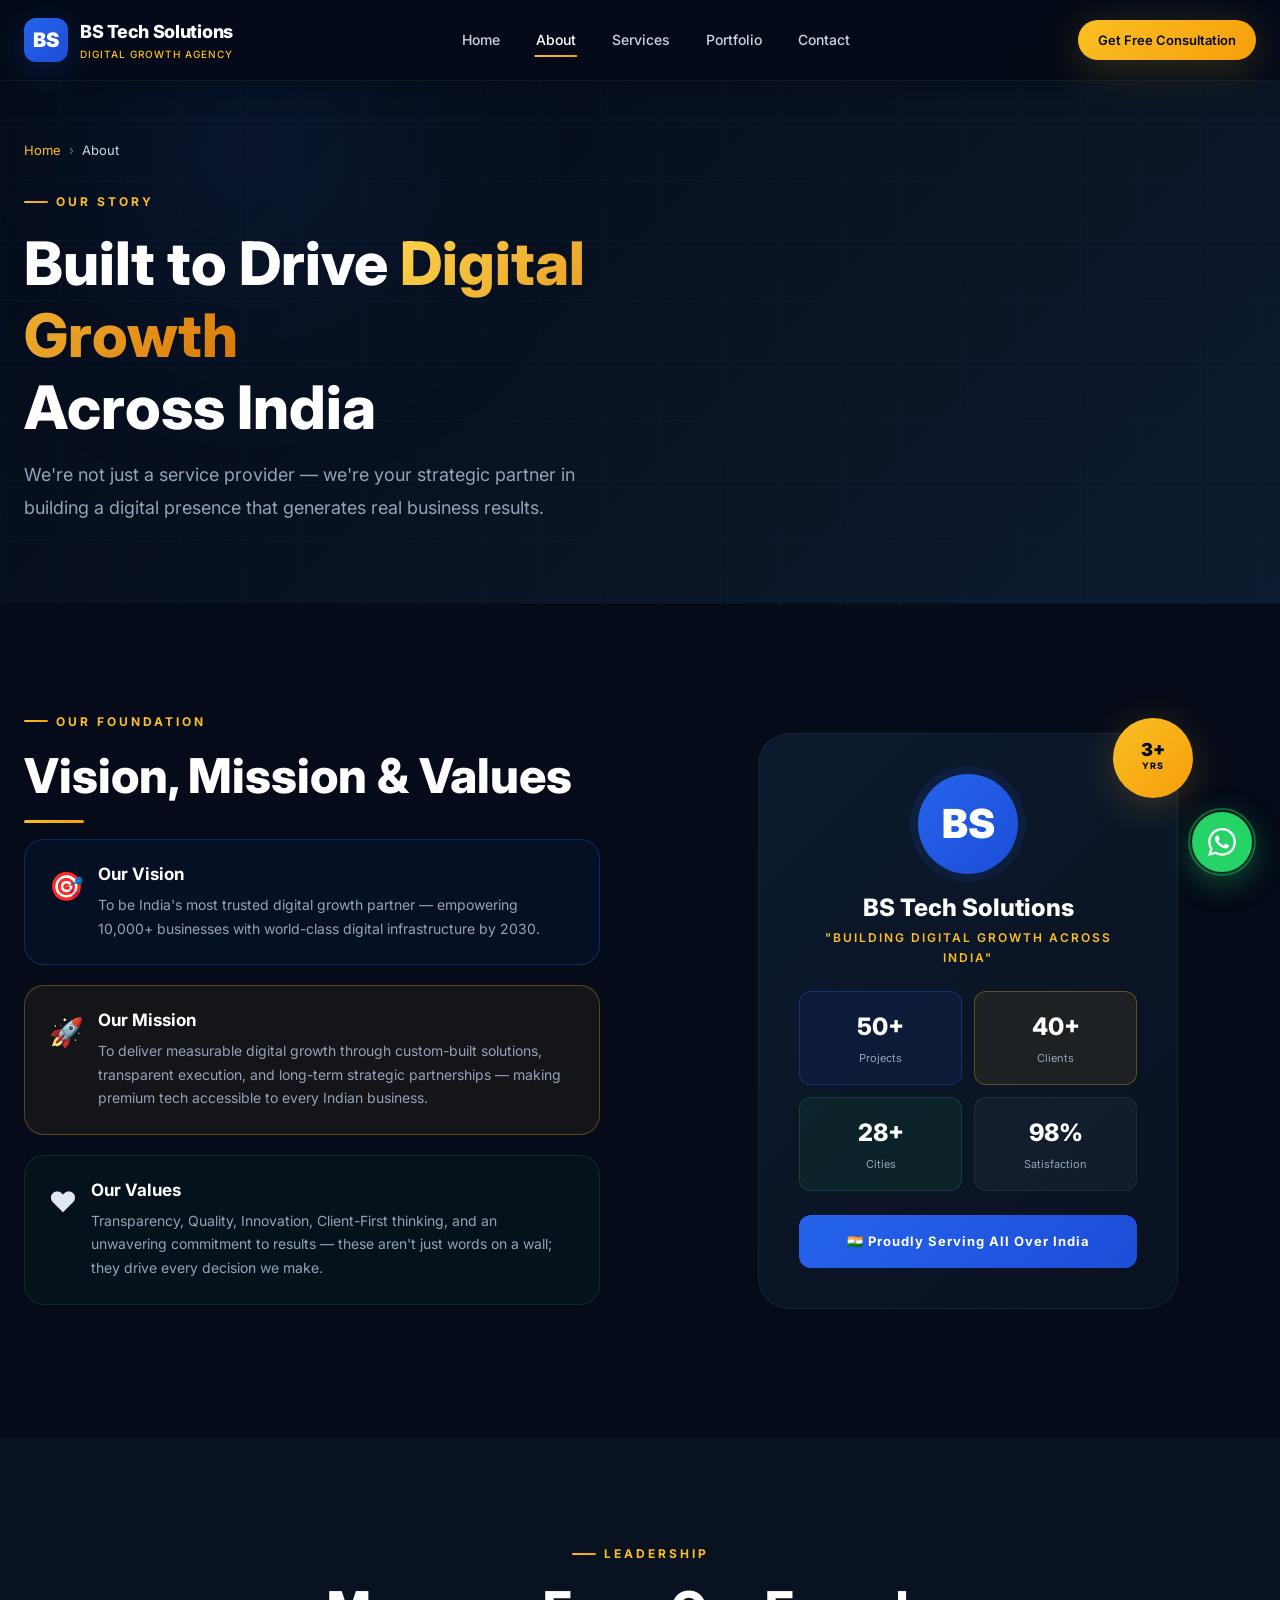
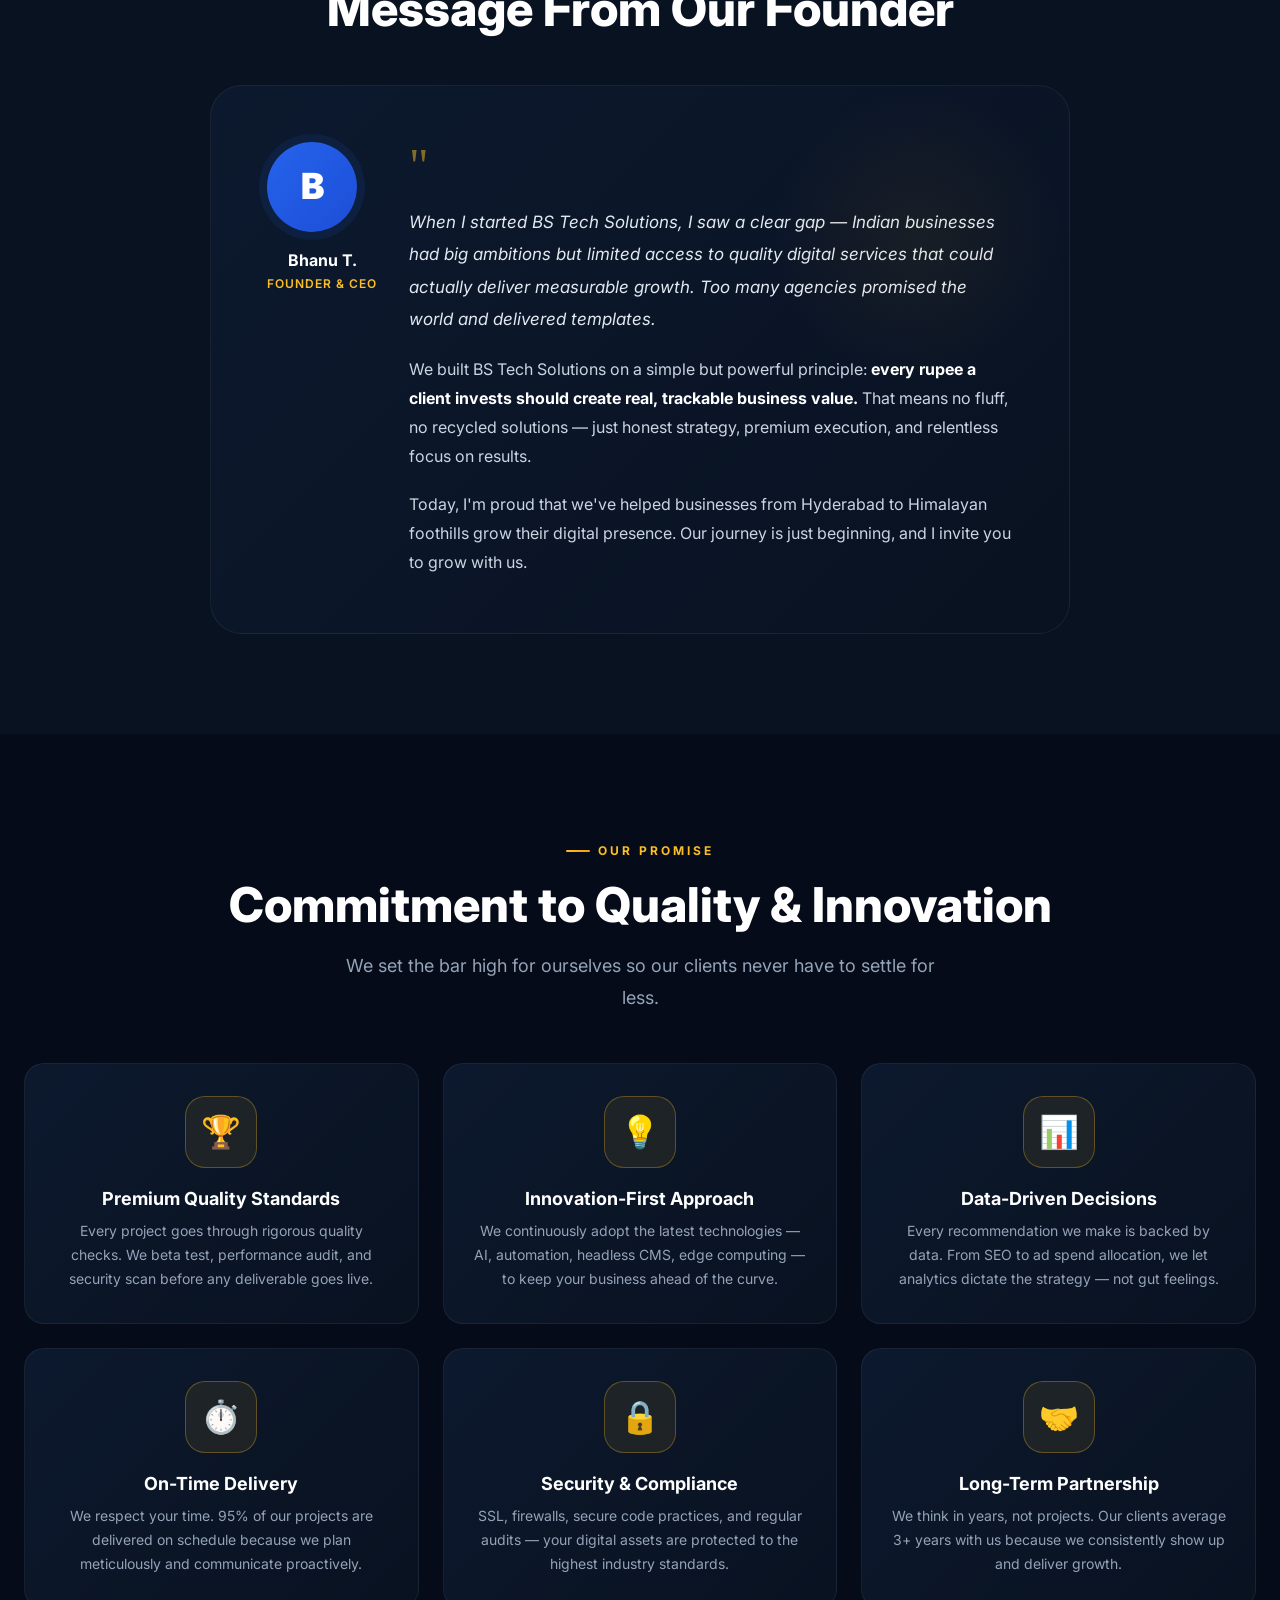
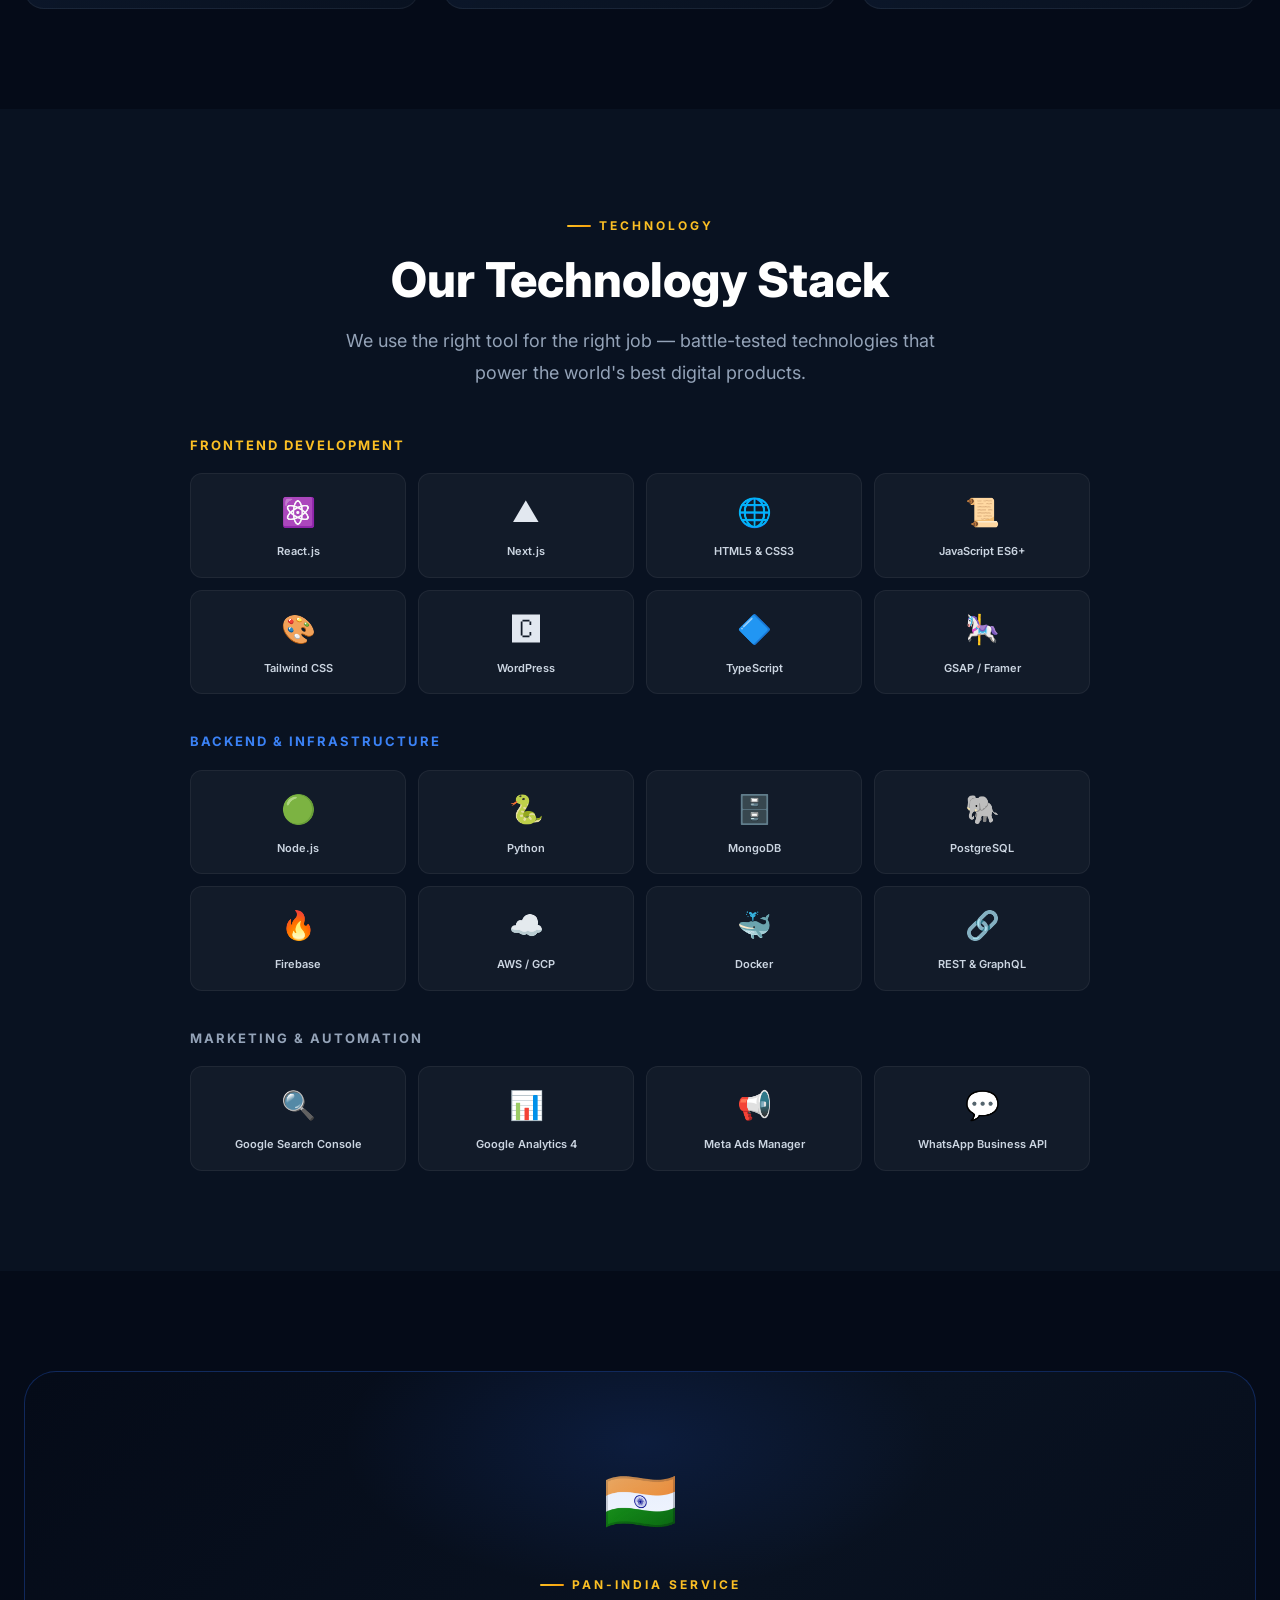
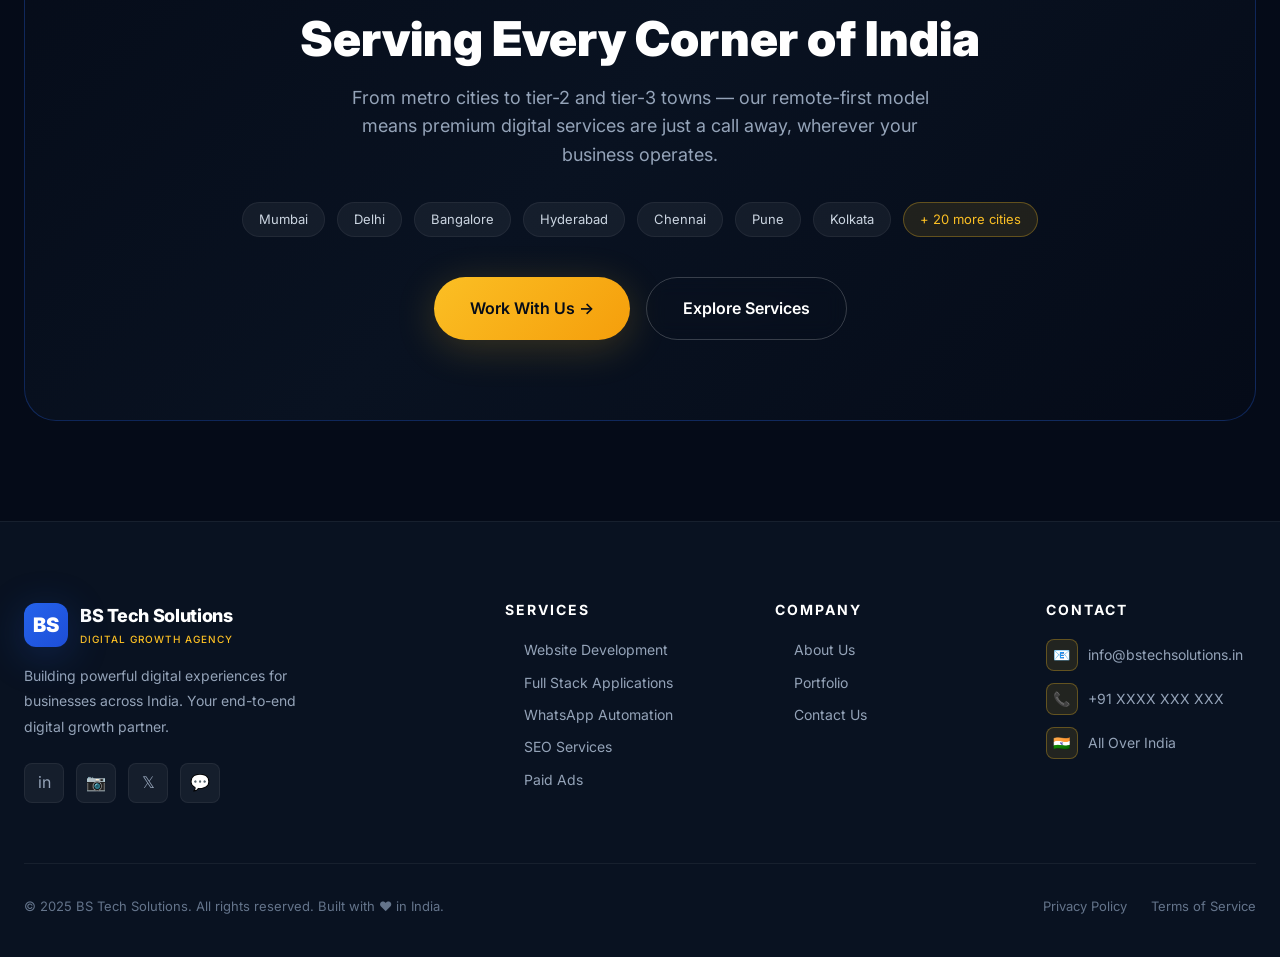
==== about.html @ d8c5fde0 "Initial commit" ====
<!DOCTYPE html>
<html lang="en">

<head>
    <meta charset="UTF-8">
    <meta name="viewport" content="width=device-width, initial-scale=1.0">
    <title>About Us | BS Tech Solutions — Digital Agency India</title>
    <meta name="description"
        content="Learn about BS Tech Solutions — a premium digital agency committed to building powerful digital experiences for businesses across India. Our vision, mission, and technology stack.">
    <meta name="keywords"
        content="about BS Tech Solutions, digital agency india, web development company, digital marketing team india">
    <link rel="canonical" href="https://bstechsolutions.in/about.html">
    <link rel="stylesheet" href="css/style.css">
</head>

<body>

    <div class="scroll-progress" id="scrollProgress"></div>

    <!-- NAVBAR -->
    <nav class="navbar navbar-scrolled" id="navbar">
        <div class="navbar-inner">
            <a href="index.html" class="logo">
                <div class="logo-icon">BS</div>
                <div class="logo-text">
                    <span class="logo-name">BS Tech Solutions</span>
                    <span class="logo-tagline">Digital Growth Agency</span>
                </div>
            </a>
            <div class="nav-links">
                <a href="index.html" class="nav-link">Home</a>
                <a href="about.html" class="nav-link active">About</a>
                <a href="services.html" class="nav-link">Services</a>
                <a href="portfolio.html" class="nav-link">Portfolio</a>
                <a href="contact.html" class="nav-link">Contact</a>
            </div>
            <div class="nav-cta">
                <a href="contact.html" class="btn btn-gold btn-sm">Get Free Consultation</a>
                <button class="hamburger" id="hamburger" aria-label="Toggle menu">
                    <span></span><span></span><span></span>
                </button>
            </div>
        </div>
    </nav>
    <div class="mobile-menu" id="mobileMenu">
        <a href="index.html" class="nav-link">Home</a>
        <a href="about.html" class="nav-link">About</a>
        <a href="services.html" class="nav-link">Services</a>
        <a href="portfolio.html" class="nav-link">Portfolio</a>
        <a href="contact.html" class="nav-link">Contact</a>
        <a href="contact.html" class="btn btn-gold" style="margin-top:12px;">Get Free Consultation</a>
    </div>

    <!-- PAGE HERO -->
    <section class="page-hero">
        <div class="page-hero-grid"></div>
        <div class="hero-glow"
            style="width:500px;height:400px;background:radial-gradient(circle,rgba(37,99,235,0.15) 0%,transparent 70%);top:-50px;left:0;filter:blur(100px);position:absolute;pointer-events:none;">
        </div>
        <div class="container">
            <div class="page-hero-content">
                <div class="breadcrumb">
                    <a href="index.html">Home</a>
                    <span>›</span>
                    <span style="color:var(--gray-300)">About</span>
                </div>
                <span class="section-label">Our Story</span>
                <h1 class="section-title" style="font-size: clamp(36px,5vw,60px);">
                    Built to Drive <span class="text-gradient-gold">Digital Growth</span><br>Across India
                </h1>
                <p class="section-subtitle">We're not just a service provider — we're your strategic partner in building
                    a digital presence that generates real business results.</p>
            </div>
        </div>
    </section>

    <!-- ─── VISION & MISSION ──────────────────────── -->
    <section class="section bg-dark">
        <div class="container">
            <div class="about-grid">
                <!-- Left: text -->
                <div class="animate-on-scroll">
                    <span class="section-label">Our Foundation</span>
                    <h2 class="section-title">Vision, Mission & Values</h2>
                    <div class="divider"></div>

                    <div style="margin-bottom:32px;">
                        <div
                            style="display:flex; align-items:flex-start; gap:14px; margin-bottom:20px; padding:24px; background:rgba(37,99,235,0.06); border:1px solid var(--border-blue); border-radius:var(--radius-lg);">
                            <span style="font-size:28px; flex-shrink:0;">🎯</span>
                            <div>
                                <h4 style="font-size:17px; font-weight:700; color:var(--white); margin-bottom:8px;">Our
                                    Vision</h4>
                                <p style="font-size:14px; color:var(--gray-400); line-height:1.7;">To be India's most
                                    trusted digital growth partner — empowering 10,000+ businesses with world-class
                                    digital infrastructure by 2030.</p>
                            </div>
                        </div>
                        <div
                            style="display:flex; align-items:flex-start; gap:14px; margin-bottom:20px; padding:24px; background:rgba(251,191,36,0.06); border:1px solid var(--border-gold); border-radius:var(--radius-lg);">
                            <span style="font-size:28px; flex-shrink:0;">🚀</span>
                            <div>
                                <h4 style="font-size:17px; font-weight:700; color:var(--white); margin-bottom:8px;">Our
                                    Mission</h4>
                                <p style="font-size:14px; color:var(--gray-400); line-height:1.7;">To deliver measurable
                                    digital growth through custom-built solutions, transparent execution, and long-term
                                    strategic partnerships — making premium tech accessible to every Indian business.
                                </p>
                            </div>
                        </div>
                        <div
                            style="display:flex; align-items:flex-start; gap:14px; padding:24px; background:rgba(34,197,94,0.04); border:1px solid rgba(34,197,94,0.15); border-radius:var(--radius-lg);">
                            <span style="font-size:28px; flex-shrink:0;">❤️</span>
                            <div>
                                <h4 style="font-size:17px; font-weight:700; color:var(--white); margin-bottom:8px;">Our
                                    Values</h4>
                                <p style="font-size:14px; color:var(--gray-400); line-height:1.7;">Transparency,
                                    Quality, Innovation, Client-First thinking, and an unwavering commitment to results
                                    — these aren't just words on a wall; they drive every decision we make.</p>
                            </div>
                        </div>
                    </div>
                </div>

                <!-- Right: visual -->
                <div class="animate-on-scroll delay-2">
                    <div class="about-visual-card" style="max-width:420px; margin:0 auto;">
                        <div class="about-badge">
                            <div style="font-size:18px;font-weight:900;color:var(--dark-900);line-height:1;">3+</div>
                            <div
                                style="font-size:9px;font-weight:800;color:var(--dark-900);letter-spacing:1px;text-transform:uppercase;">
                                Yrs</div>
                        </div>
                        <div class="about-avatar">BS</div>
                        <h3 style="font-size:24px; font-weight:800; color:var(--white); margin-bottom:6px;">BS Tech
                            Solutions</h3>
                        <p
                            style="font-size:12px; color:var(--gold-400); font-weight:600; letter-spacing:2px; text-transform:uppercase; margin-bottom:24px;">
                            "Building Digital Growth Across India"</p>
                        <div style="display:grid; grid-template-columns:1fr 1fr; gap:12px;">
                            <div
                                style="padding:16px; background:rgba(37,99,235,0.08); border:1px solid var(--border-blue); border-radius:var(--radius-md); text-align:center;">
                                <div style="font-size:24px; font-weight:800; color:var(--white)">50+</div>
                                <div style="font-size:11px; color:var(--gray-400); margin-top:4px;">Projects</div>
                            </div>
                            <div
                                style="padding:16px; background:rgba(251,191,36,0.08); border:1px solid var(--border-gold); border-radius:var(--radius-md); text-align:center;">
                                <div style="font-size:24px; font-weight:800; color:var(--white)">40+</div>
                                <div style="font-size:11px; color:var(--gray-400); margin-top:4px;">Clients</div>
                            </div>
                            <div
                                style="padding:16px; background:rgba(34,197,94,0.08); border:1px solid rgba(34,197,94,0.2); border-radius:var(--radius-md); text-align:center;">
                                <div style="font-size:24px; font-weight:800; color:var(--white)">28+</div>
                                <div style="font-size:11px; color:var(--gray-400); margin-top:4px;">Cities</div>
                            </div>
                            <div
                                style="padding:16px; background:rgba(255,255,255,0.04); border:1px solid var(--border-subtle); border-radius:var(--radius-md); text-align:center;">
                                <div style="font-size:24px; font-weight:800; color:var(--white)">98%</div>
                                <div style="font-size:11px; color:var(--gray-400); margin-top:4px;">Satisfaction</div>
                            </div>
                        </div>
                        <div
                            style="margin-top:24px; padding:16px; background:var(--gradient-blue); border-radius:var(--radius-md); text-align:center;">
                            <div style="font-size:13px; font-weight:700; color:var(--white); letter-spacing:1px;">🇮🇳
                                Proudly Serving All Over India</div>
                        </div>
                    </div>
                </div>
            </div>
        </div>
    </section>

    <!-- ─── FOUNDER MESSAGE ───────────────────────── -->
    <section class="section bg-dark-2">
        <div class="container">
            <div class="section-center mb-12">
                <span class="section-label">Leadership</span>
                <h2 class="section-title">Message From Our Founder</h2>
            </div>
            <div style="max-width:860px; margin:0 auto;">
                <div style="background:var(--gradient-card); border:1px solid var(--border-subtle); border-radius:var(--radius-xl); padding:56px; position:relative; overflow:hidden;"
                    class="animate-on-scroll">
                    <div
                        style="position:absolute; top:0; right:0; width:300px; height:300px; background:radial-gradient(circle,rgba(251,191,36,0.06) 0%,transparent 70%); pointer-events:none;">
                    </div>
                    <div style="display:flex; gap:32px; align-items:flex-start; flex-wrap:wrap;">
                        <div style="flex-shrink:0;">
                            <div
                                style="width:90px; height:90px; background:var(--gradient-blue); border-radius:var(--radius-full); display:flex; align-items:center; justify-content:center; font-size:36px; font-weight:900; color:var(--white); box-shadow:0 0 0 8px rgba(37,99,235,0.1); margin-bottom:16px;">
                                B</div>
                            <div style="text-align:center;">
                                <div style="font-size:16px; font-weight:700; color:var(--white);">Bhanu T.</div>
                                <div
                                    style="font-size:12px; color:var(--gold-400); font-weight:600; letter-spacing:1px; text-transform:uppercase;">
                                    Founder & CEO</div>
                            </div>
                        </div>
                        <div style="flex:1; min-width:280px;">
                            <div
                                style="font-size:48px; color:var(--gold-400); line-height:1; margin-bottom:16px; font-family:Georgia,serif; opacity:0.5;">
                                "</div>
                            <p
                                style="font-size:17px; color:var(--gray-200); line-height:1.9; margin-bottom:20px; font-style:italic;">
                                When I started BS Tech Solutions, I saw a clear gap — Indian businesses had big
                                ambitions but limited access to quality digital services that could actually deliver
                                measurable growth. Too many agencies promised the world and delivered templates.
                            </p>
                            <p style="font-size:16px; color:var(--gray-300); line-height:1.8; margin-bottom:20px;">
                                We built BS Tech Solutions on a simple but powerful principle: <strong
                                    style="color:var(--white);">every rupee a client invests should create real,
                                    trackable business value.</strong> That means no fluff, no recycled solutions — just
                                honest strategy, premium execution, and relentless focus on results.
                            </p>
                            <p style="font-size:16px; color:var(--gray-300); line-height:1.8;">
                                Today, I'm proud that we've helped businesses from Hyderabad to Himalayan foothills grow
                                their digital presence. Our journey is just beginning, and I invite you to grow with us.
                            </p>
                        </div>
                    </div>
                </div>
            </div>
        </div>
    </section>

    <!-- ─── COMMITMENT ─────────────────────────────── -->
    <section class="section bg-dark">
        <div class="container">
            <div class="section-center mb-12">
                <span class="section-label">Our Promise</span>
                <h2 class="section-title">Commitment to Quality & Innovation</h2>
                <p class="section-subtitle">We set the bar high for ourselves so our clients never have to settle for
                    less.</p>
            </div>

            <div class="features-grid">
                <div class="feature-card animate-on-scroll">
                    <div class="feature-icon-wrap">🏆</div>
                    <h3 class="feature-title">Premium Quality Standards</h3>
                    <p class="feature-desc">Every project goes through rigorous quality checks. We beta test,
                        performance audit, and security scan before any deliverable goes live.</p>
                </div>
                <div class="feature-card animate-on-scroll delay-1">
                    <div class="feature-icon-wrap">💡</div>
                    <h3 class="feature-title">Innovation-First Approach</h3>
                    <p class="feature-desc">We continuously adopt the latest technologies — AI, automation, headless
                        CMS, edge computing — to keep your business ahead of the curve.</p>
                </div>
                <div class="feature-card animate-on-scroll delay-2">
                    <div class="feature-icon-wrap">📊</div>
                    <h3 class="feature-title">Data-Driven Decisions</h3>
                    <p class="feature-desc">Every recommendation we make is backed by data. From SEO to ad spend
                        allocation, we let analytics dictate the strategy — not gut feelings.</p>
                </div>
                <div class="feature-card animate-on-scroll delay-3">
                    <div class="feature-icon-wrap">⏱️</div>
                    <h3 class="feature-title">On-Time Delivery</h3>
                    <p class="feature-desc">We respect your time. 95% of our projects are delivered on schedule because
                        we plan meticulously and communicate proactively.</p>
                </div>
                <div class="feature-card animate-on-scroll delay-4">
                    <div class="feature-icon-wrap">🔒</div>
                    <h3 class="feature-title">Security & Compliance</h3>
                    <p class="feature-desc">SSL, firewalls, secure code practices, and regular audits — your digital
                        assets are protected to the highest industry standards.</p>
                </div>
                <div class="feature-card animate-on-scroll delay-5">
                    <div class="feature-icon-wrap">🤝</div>
                    <h3 class="feature-title">Long-Term Partnership</h3>
                    <p class="feature-desc">We think in years, not projects. Our clients average 3+ years with us
                        because we consistently show up and deliver growth.</p>
                </div>
            </div>
        </div>
    </section>

    <!-- ─── TECHNOLOGY STACK ───────────────────────── -->
    <section class="section bg-dark-2">
        <div class="container">
            <div class="section-center mb-12">
                <span class="section-label">Technology</span>
                <h2 class="section-title">Our Technology Stack</h2>
                <p class="section-subtitle">We use the right tool for the right job — battle-tested technologies that
                    power the world's best digital products.</p>
            </div>

            <div style="max-width:900px; margin:0 auto;" class="animate-on-scroll">
                <div style="margin-bottom:40px;">
                    <h4
                        style="font-size:13px; font-weight:700; text-transform:uppercase; letter-spacing:2px; color:var(--gold-400); margin-bottom:20px;">
                        Frontend Development</h4>
                    <div class="tech-stack-grid">
                        <div class="tech-item">
                            <div class="tech-item-icon">⚛️</div>
                            <div class="tech-item-name">React.js</div>
                        </div>
                        <div class="tech-item">
                            <div class="tech-item-icon">▲</div>
                            <div class="tech-item-name">Next.js</div>
                        </div>
                        <div class="tech-item">
                            <div class="tech-item-icon">🌐</div>
                            <div class="tech-item-name">HTML5 & CSS3</div>
                        </div>
                        <div class="tech-item">
                            <div class="tech-item-icon">📜</div>
                            <div class="tech-item-name">JavaScript ES6+</div>
                        </div>
                        <div class="tech-item">
                            <div class="tech-item-icon">🎨</div>
                            <div class="tech-item-name">Tailwind CSS</div>
                        </div>
                        <div class="tech-item">
                            <div class="tech-item-icon">🅲</div>
                            <div class="tech-item-name">WordPress</div>
                        </div>
                        <div class="tech-item">
                            <div class="tech-item-icon">🔷</div>
                            <div class="tech-item-name">TypeScript</div>
                        </div>
                        <div class="tech-item">
                            <div class="tech-item-icon">🎠</div>
                            <div class="tech-item-name">GSAP / Framer</div>
                        </div>
                    </div>
                </div>

                <div style="margin-bottom:40px;">
                    <h4
                        style="font-size:13px; font-weight:700; text-transform:uppercase; letter-spacing:2px; color:var(--blue-400); margin-bottom:20px;">
                        Backend & Infrastructure</h4>
                    <div class="tech-stack-grid">
                        <div class="tech-item">
                            <div class="tech-item-icon">🟢</div>
                            <div class="tech-item-name">Node.js</div>
                        </div>
                        <div class="tech-item">
                            <div class="tech-item-icon">🐍</div>
                            <div class="tech-item-name">Python</div>
                        </div>
                        <div class="tech-item">
                            <div class="tech-item-icon">🗄️</div>
                            <div class="tech-item-name">MongoDB</div>
                        </div>
                        <div class="tech-item">
                            <div class="tech-item-icon">🐘</div>
                            <div class="tech-item-name">PostgreSQL</div>
                        </div>
                        <div class="tech-item">
                            <div class="tech-item-icon">🔥</div>
                            <div class="tech-item-name">Firebase</div>
                        </div>
                        <div class="tech-item">
                            <div class="tech-item-icon">☁️</div>
                            <div class="tech-item-name">AWS / GCP</div>
                        </div>
                        <div class="tech-item">
                            <div class="tech-item-icon">🐳</div>
                            <div class="tech-item-name">Docker</div>
                        </div>
                        <div class="tech-item">
                            <div class="tech-item-icon">🔗</div>
                            <div class="tech-item-name">REST & GraphQL</div>
                        </div>
                    </div>
                </div>

                <div>
                    <h4
                        style="font-size:13px; font-weight:700; text-transform:uppercase; letter-spacing:2px; color:var(--gray-400); margin-bottom:20px;">
                        Marketing & Automation</h4>
                    <div class="tech-stack-grid">
                        <div class="tech-item">
                            <div class="tech-item-icon">🔍</div>
                            <div class="tech-item-name">Google Search Console</div>
                        </div>
                        <div class="tech-item">
                            <div class="tech-item-icon">📊</div>
                            <div class="tech-item-name">Google Analytics 4</div>
                        </div>
                        <div class="tech-item">
                            <div class="tech-item-icon">📢</div>
                            <div class="tech-item-name">Meta Ads Manager</div>
                        </div>
                        <div class="tech-item">
                            <div class="tech-item-icon">💬</div>
                            <div class="tech-item-name">WhatsApp Business API</div>
                        </div>
                    </div>
                </div>
            </div>
        </div>
    </section>

    <!-- ─── PAN INDIA PROMISE ──────────────────────── -->
    <section class="section bg-dark">
        <div class="container">
            <div class="cta-banner animate-on-scroll"
                style="background:linear-gradient(135deg,#050B18 0%,#091221 50%,#050B18 100%);">
                <div style="font-size:60px; margin-bottom:20px;">🇮🇳</div>
                <span class="section-label" style="justify-content:center;">Pan-India Service</span>
                <h2 class="cta-title">Serving Every Corner of India</h2>
                <p class="cta-sub" style="max-width:600px; margin:0 auto 32px;">From metro cities to tier-2 and tier-3
                    towns — our remote-first model means premium digital services are just a call away, wherever your
                    business operates.</p>
                <div style="display:flex; flex-wrap:wrap; justify-content:center; gap:12px; margin-bottom:40px;">
                    <span
                        style="padding:6px 16px; background:rgba(255,255,255,0.05); border:1px solid var(--border-subtle); border-radius:var(--radius-full); font-size:13px; color:var(--gray-300);">Mumbai</span>
                    <span
                        style="padding:6px 16px; background:rgba(255,255,255,0.05); border:1px solid var(--border-subtle); border-radius:var(--radius-full); font-size:13px; color:var(--gray-300);">Delhi</span>
                    <span
                        style="padding:6px 16px; background:rgba(255,255,255,0.05); border:1px solid var(--border-subtle); border-radius:var(--radius-full); font-size:13px; color:var(--gray-300);">Bangalore</span>
                    <span
                        style="padding:6px 16px; background:rgba(255,255,255,0.05); border:1px solid var(--border-subtle); border-radius:var(--radius-full); font-size:13px; color:var(--gray-300);">Hyderabad</span>
                    <span
                        style="padding:6px 16px; background:rgba(255,255,255,0.05); border:1px solid var(--border-subtle); border-radius:var(--radius-full); font-size:13px; color:var(--gray-300);">Chennai</span>
                    <span
                        style="padding:6px 16px; background:rgba(255,255,255,0.05); border:1px solid var(--border-subtle); border-radius:var(--radius-full); font-size:13px; color:var(--gray-300);">Pune</span>
                    <span
                        style="padding:6px 16px; background:rgba(255,255,255,0.05); border:1px solid var(--border-subtle); border-radius:var(--radius-full); font-size:13px; color:var(--gray-300);">Kolkata</span>
                    <span
                        style="padding:6px 16px; background:rgba(251,191,36,0.1); border:1px solid var(--border-gold); border-radius:var(--radius-full); font-size:13px; color:var(--gold-400);">+
                        20 more cities</span>
                </div>
                <div class="cta-buttons">
                    <a href="contact.html" class="btn btn-gold btn-lg">Work With Us →</a>
                    <a href="services.html" class="btn btn-outline btn-lg">Explore Services</a>
                </div>
            </div>
        </div>
    </section>

    <!-- FOOTER -->
    <footer class="footer">
        <div class="container">
            <div class="footer-grid">
                <div class="footer-about">
                    <a href="index.html" class="logo" style="display:inline-flex;margin-bottom:0;">
                        <div class="logo-icon">BS</div>
                        <div class="logo-text">
                            <span class="logo-name">BS Tech Solutions</span>
                            <span class="logo-tagline">Digital Growth Agency</span>
                        </div>
                    </a>
                    <p>Building powerful digital experiences for businesses across India. Your end-to-end digital growth
                        partner.</p>
                    <div class="footer-socials">
                        <a class="social-link" href="#" aria-label="LinkedIn">in</a>
                        <a class="social-link" href="#" aria-label="Instagram">📷</a>
                        <a class="social-link" href="#" aria-label="Twitter">𝕏</a>
                        <a class="social-link" href="#" aria-label="WhatsApp">💬</a>
                    </div>
                </div>
                <div class="footer-col">
                    <h4>Services</h4>
                    <div class="footer-links">
                        <a href="services.html" class="footer-link">Website Development</a>
                        <a href="services.html" class="footer-link">Full Stack Applications</a>
                        <a href="services.html" class="footer-link">WhatsApp Automation</a>
                        <a href="services.html" class="footer-link">SEO Services</a>
                        <a href="services.html" class="footer-link">Paid Ads</a>
                    </div>
                </div>
                <div class="footer-col">
                    <h4>Company</h4>
                    <div class="footer-links">
                        <a href="about.html" class="footer-link">About Us</a>
                        <a href="portfolio.html" class="footer-link">Portfolio</a>
                        <a href="contact.html" class="footer-link">Contact Us</a>
                    </div>
                </div>
                <div class="footer-col">
                    <h4>Contact</h4>
                    <div class="footer-contact-item">
                        <div class="footer-contact-icon">📧</div><span>info@bstechsolutions.in</span>
                    </div>
                    <div class="footer-contact-item">
                        <div class="footer-contact-icon">📞</div><span>+91 XXXX XXX XXX</span>
                    </div>
                    <div class="footer-contact-item">
                        <div class="footer-contact-icon">🇮🇳</div><span>All Over India</span>
                    </div>
                </div>
            </div>
            <div class="footer-bottom">
                <p>© 2025 BS Tech Solutions. All rights reserved. Built with ❤️ in India.</p>
                <div class="footer-bottom-links">
                    <a href="#">Privacy Policy</a>
                    <a href="#">Terms of Service</a>
                </div>
            </div>
        </div>
    </footer>

    <a class="whatsapp-float"
        href="https://wa.me/91XXXXXXXXXX?text=Hi%20BS%20Tech%20Solutions%2C%20I%20want%20to%20discuss%20my%20project"
        target="_blank" aria-label="Chat on WhatsApp">
        <div class="wa-pulse"></div>
        <svg viewBox="0 0 24 24">
            <path
                d="M17.472 14.382c-.297-.149-1.758-.867-2.03-.967-.273-.099-.471-.148-.67.15-.197.297-.767.966-.94 1.164-.173.199-.347.223-.644.075-.297-.15-1.255-.463-2.39-1.475-.883-.788-1.48-1.761-1.653-2.059-.173-.297-.018-.458.13-.606.134-.133.298-.347.446-.52.149-.174.198-.298.298-.497.099-.198.05-.371-.025-.52-.075-.149-.669-1.612-.916-2.207-.242-.579-.487-.5-.669-.51-.173-.008-.371-.01-.57-.01-.198 0-.52.074-.792.372-.272.297-1.04 1.016-1.04 2.479 0 1.462 1.065 2.875 1.213 3.074.149.198 2.096 3.2 5.077 4.487.709.306 1.262.489 1.694.625.712.227 1.36.195 1.871.118.571-.085 1.758-.719 2.006-1.413.248-.694.248-1.289.173-1.413-.074-.124-.272-.198-.57-.347m-5.421 7.403h-.004a9.87 9.87 0 01-5.031-1.378l-.361-.214-3.741.982.998-3.648-.235-.374a9.86 9.86 0 01-1.51-5.26c.001-5.45 4.436-9.884 9.888-9.884 2.64 0 5.122 1.03 6.988 2.898a9.825 9.825 0 012.893 6.994c-.003 5.45-4.437 9.884-9.885 9.884m8.413-18.297A11.815 11.815 0 0012.05 0C5.495 0 .16 5.335.157 11.892c0 2.096.547 4.142 1.588 5.945L.057 24l6.305-1.654a11.882 11.882 0 005.683 1.448h.005c6.554 0 11.89-5.335 11.893-11.893a11.821 11.821 0 00-3.48-8.413z" />
        </svg>
    </a>
    <a class="mobile-call-btn" href="tel:+91XXXXXXXXXX">📞 Call Now</a>

    <script>
        const navbar = document.getElementById('navbar');
        const scrollProgress = document.getElementById('scrollProgress');
        window.addEventListener('scroll', () => {
            const p = (window.scrollY / (document.documentElement.scrollHeight - window.innerHeight)) * 100;
            scrollProgress.style.width = p + '%';
        });
        const hamburger = document.getElementById('hamburger');
        const mobileMenu = document.getElementById('mobileMenu');
        hamburger.addEventListener('click', () => {
            mobileMenu.classList.toggle('open');
            const spans = hamburger.querySelectorAll('span');
            const open = mobileMenu.classList.contains('open');
            spans[0].style.transform = open ? 'translateY(7px) rotate(45deg)' : '';
            spans[1].style.opacity = open ? '0' : '';
            spans[2].style.transform = open ? 'translateY(-7px) rotate(-45deg)' : '';
        });
        const observer = new IntersectionObserver((entries) => {
            entries.forEach(e => { if (e.isIntersecting) e.target.classList.add('in-view'); });
        }, { threshold: 0.12, rootMargin: '0px 0px -50px 0px' });
        document.querySelectorAll('.animate-on-scroll').forEach(el => observer.observe(el));
    </script>
</body>

</html>
---- css/style.css ----
/* ============================================================
   BS Tech Solutions — Global Design System
   Dark + Blue + Gold Premium Theme
   ============================================================ */

@import url('https://fonts.googleapis.com/css2?family=Inter:wght@300;400;500;600;700;800;900&family=Playfair+Display:wght@700;800&display=swap');

/* ─── CSS VARIABLES ──────────────────────────────────────── */
:root {
  --dark-900: #050B18;
  --dark-800: #091221;
  --dark-700: #0D1A2F;
  --dark-600: #102038;
  --dark-500: #162844;

  --blue-400: #3B82F6;
  --blue-500: #2563EB;
  --blue-600: #1D4ED8;
  --blue-700: #1E40AF;
  --blue-glow: rgba(37, 99, 235, 0.35);

  --gold-300: #FCD34D;
  --gold-400: #FBBF24;
  --gold-500: #F59E0B;
  --gold-600: #D97706;
  --gold-glow: rgba(251, 191, 36, 0.3);

  --white: #FFFFFF;
  --gray-100: #F8FAFC;
  --gray-200: #E2E8F0;
  --gray-300: #CBD5E1;
  --gray-400: #94A3B8;
  --gray-500: #64748B;

  --gradient-hero: linear-gradient(135deg, #050B18 0%, #091221 50%, #0D1A2F 100%);
  --gradient-blue: linear-gradient(135deg, #2563EB 0%, #1D4ED8 100%);
  --gradient-gold: linear-gradient(135deg, #FBBF24 0%, #F59E0B 100%);
  --gradient-card: linear-gradient(135deg, rgba(13,26,47,0.95) 0%, rgba(9,18,33,0.98) 100%);

  --border-subtle: rgba(255,255,255,0.06);
  --border-blue: rgba(37,99,235,0.3);
  --border-gold: rgba(251,191,36,0.3);

  --font-heading: 'Inter', sans-serif;
  --font-body: 'Inter', sans-serif;
  --font-display: 'Playfair Display', serif;

  --radius-sm: 8px;
  --radius-md: 12px;
  --radius-lg: 20px;
  --radius-xl: 32px;
  --radius-full: 9999px;

  --shadow-sm: 0 4px 20px rgba(0,0,0,0.3);
  --shadow-md: 0 8px 40px rgba(0,0,0,0.4);
  --shadow-lg: 0 20px 80px rgba(0,0,0,0.5);
  --shadow-blue: 0 8px 40px rgba(37,99,235,0.25);
  --shadow-gold: 0 8px 40px rgba(251,191,36,0.2);

  --transition: all 0.3s cubic-bezier(0.4, 0, 0.2, 1);
  --transition-slow: all 0.6s cubic-bezier(0.4, 0, 0.2, 1);

  --max-width: 1280px;
  --container-padding: 0 24px;
}

/* ─── RESET & BASE ───────────────────────────────────────── */
*, *::before, *::after {
  margin: 0;
  padding: 0;
  box-sizing: border-box;
}

html {
  scroll-behavior: smooth;
  font-size: 16px;
}

body {
  font-family: var(--font-body);
  background-color: var(--dark-900);
  color: var(--gray-200);
  line-height: 1.6;
  overflow-x: hidden;
  -webkit-font-smoothing: antialiased;
}

a {
  color: inherit;
  text-decoration: none;
}

img {
  max-width: 100%;
  display: block;
}

ul, ol {
  list-style: none;
}

/* ─── SCROLLBAR ──────────────────────────────────────────── */
::-webkit-scrollbar { width: 6px; }
::-webkit-scrollbar-track { background: var(--dark-900); }
::-webkit-scrollbar-thumb {
  background: linear-gradient(var(--blue-500), var(--gold-500));
  border-radius: var(--radius-full);
}

/* ─── TYPOGRAPHY ─────────────────────────────────────────── */
h1, h2, h3, h4, h5, h6 {
  font-family: var(--font-heading);
  font-weight: 700;
  line-height: 1.2;
  color: var(--white);
}

.display-font { font-family: var(--font-display); }

.text-gradient-blue {
  background: linear-gradient(135deg, var(--blue-400), var(--blue-600));
  -webkit-background-clip: text;
  -webkit-text-fill-color: transparent;
  background-clip: text;
}

.text-gradient-gold {
  background: linear-gradient(135deg, var(--gold-300), var(--gold-600));
  -webkit-background-clip: text;
  -webkit-text-fill-color: transparent;
  background-clip: text;
}

.section-label {
  display: inline-flex;
  align-items: center;
  gap: 8px;
  font-size: 12px;
  font-weight: 700;
  letter-spacing: 3px;
  text-transform: uppercase;
  color: var(--gold-400);
  margin-bottom: 16px;
}

.section-label::before {
  content: '';
  display: block;
  width: 24px;
  height: 2px;
  background: var(--gradient-gold);
  border-radius: var(--radius-full);
}

.section-title {
  font-size: clamp(28px, 4vw, 48px);
  font-weight: 800;
  margin-bottom: 16px;
}

.section-subtitle {
  font-size: clamp(15px, 2vw, 18px);
  color: var(--gray-400);
  max-width: 600px;
  line-height: 1.8;
}

/* ─── LAYOUT ─────────────────────────────────────────────── */
.container {
  max-width: var(--max-width);
  margin: 0 auto;
  padding: var(--container-padding);
}

.section {
  padding: 100px 0;
  position: relative;
}

.section-center {
  text-align: center;
}

.section-center .section-subtitle {
  margin: 0 auto;
}

/* ─── BUTTONS ────────────────────────────────────────────── */
.btn {
  display: inline-flex;
  align-items: center;
  gap: 8px;
  padding: 14px 28px;
  border-radius: var(--radius-full);
  font-size: 15px;
  font-weight: 600;
  cursor: pointer;
  border: none;
  outline: none;
  transition: var(--transition);
  text-decoration: none;
  white-space: nowrap;
}

.btn-primary {
  background: var(--gradient-blue);
  color: var(--white);
  box-shadow: var(--shadow-blue);
}

.btn-primary:hover {
  transform: translateY(-2px);
  box-shadow: 0 12px 50px rgba(37,99,235,0.4);
}

.btn-gold {
  background: var(--gradient-gold);
  color: var(--dark-900);
  box-shadow: var(--shadow-gold);
}

.btn-gold:hover {
  transform: translateY(-2px);
  box-shadow: 0 12px 50px rgba(251,191,36,0.35);
}

.btn-outline {
  background: transparent;
  color: var(--white);
  border: 1px solid rgba(255,255,255,0.2);
  backdrop-filter: blur(10px);
}

.btn-outline:hover {
  border-color: var(--gold-400);
  color: var(--gold-400);
  transform: translateY(-2px);
}

.btn-ghost {
  background: rgba(255,255,255,0.05);
  color: var(--white);
  border: 1px solid var(--border-subtle);
  backdrop-filter: blur(10px);
}

.btn-ghost:hover {
  background: rgba(255,255,255,0.1);
  border-color: var(--border-blue);
}

.btn-lg {
  padding: 18px 36px;
  font-size: 16px;
}

.btn-sm {
  padding: 10px 20px;
  font-size: 13px;
}

/* ─── NAVBAR ─────────────────────────────────────────────── */
.navbar {
  position: fixed;
  top: 0;
  left: 0;
  right: 0;
  z-index: 1000;
  padding: 0 24px;
  transition: var(--transition);
}

.navbar-inner {
  max-width: var(--max-width);
  margin: 0 auto;
  display: flex;
  align-items: center;
  justify-content: space-between;
  height: 80px;
}

.navbar-scrolled {
  background: rgba(5, 11, 24, 0.95);
  backdrop-filter: blur(20px);
  border-bottom: 1px solid var(--border-subtle);
  box-shadow: 0 4px 30px rgba(0,0,0,0.3);
}

.logo {
  display: flex;
  align-items: center;
  gap: 12px;
}

.logo-icon {
  width: 44px;
  height: 44px;
  background: var(--gradient-blue);
  border-radius: var(--radius-md);
  display: flex;
  align-items: center;
  justify-content: center;
  font-size: 20px;
  font-weight: 900;
  color: var(--white);
  box-shadow: var(--shadow-blue);
  position: relative;
  overflow: hidden;
}

.logo-icon::after {
  content: '';
  position: absolute;
  top: -50%;
  left: -50%;
  width: 200%;
  height: 200%;
  background: linear-gradient(45deg, transparent 30%, rgba(255,255,255,0.1) 50%, transparent 70%);
  transform: rotate(45deg) translateY(-100%);
  transition: var(--transition-slow);
}

.logo:hover .logo-icon::after {
  transform: rotate(45deg) translateY(100%);
}

.logo-text {
  display: flex;
  flex-direction: column;
}

.logo-name {
  font-size: 18px;
  font-weight: 800;
  color: var(--white);
  letter-spacing: -0.3px;
}

.logo-tagline {
  font-size: 10px;
  color: var(--gold-400);
  font-weight: 500;
  letter-spacing: 1px;
  text-transform: uppercase;
}

.nav-links {
  display: flex;
  align-items: center;
  gap: 4px;
}

.nav-link {
  padding: 8px 16px;
  font-size: 14px;
  font-weight: 500;
  color: var(--gray-300);
  border-radius: var(--radius-sm);
  transition: var(--transition);
  position: relative;
}

.nav-link::after {
  content: '';
  position: absolute;
  bottom: 2px;
  left: 50%;
  transform: translateX(-50%);
  width: 0;
  height: 2px;
  background: var(--gradient-gold);
  border-radius: var(--radius-full);
  transition: var(--transition);
}

.nav-link:hover, .nav-link.active {
  color: var(--white);
}

.nav-link:hover::after, .nav-link.active::after {
  width: 60%;
}

.nav-cta {
  display: flex;
  align-items: center;
  gap: 12px;
}

.hamburger {
  display: none;
  flex-direction: column;
  gap: 5px;
  cursor: pointer;
  padding: 8px;
  border-radius: var(--radius-sm);
  background: rgba(255,255,255,0.05);
  border: 1px solid var(--border-subtle);
}

.hamburger span {
  display: block;
  width: 22px;
  height: 2px;
  background: var(--white);
  border-radius: var(--radius-full);
  transition: var(--transition);
}

/* Mobile Menu */
.mobile-menu {
  display: none;
  position: fixed;
  top: 80px;
  left: 0;
  right: 0;
  background: rgba(5,11,24,0.98);
  backdrop-filter: blur(20px);
  border-bottom: 1px solid var(--border-subtle);
  padding: 20px 24px;
  z-index: 999;
  flex-direction: column;
  gap: 4px;
}

.mobile-menu.open {
  display: flex;
}

.mobile-menu .nav-link {
  padding: 14px 16px;
  font-size: 16px;
  border-bottom: 1px solid var(--border-subtle);
}

/* ─── HERO ───────────────────────────────────────────────── */
.hero {
  min-height: 100vh;
  display: flex;
  align-items: center;
  background: var(--gradient-hero);
  position: relative;
  overflow: hidden;
  padding-top: 80px;
}

.hero-bg-grid {
  position: absolute;
  inset: 0;
  background-image:
    linear-gradient(rgba(37,99,235,0.06) 1px, transparent 1px),
    linear-gradient(90deg, rgba(37,99,235,0.06) 1px, transparent 1px);
  background-size: 60px 60px;
  mask-image: radial-gradient(ellipse 80% 80% at 50% 50%, black 40%, transparent 100%);
}

.hero-glow {
  position: absolute;
  border-radius: var(--radius-full);
  filter: blur(120px);
  pointer-events: none;
}

.hero-glow-1 {
  width: 600px;
  height: 600px;
  background: radial-gradient(circle, rgba(37,99,235,0.2) 0%, transparent 70%);
  top: -100px;
  left: 10%;
}

.hero-glow-2 {
  width: 400px;
  height: 400px;
  background: radial-gradient(circle, rgba(251,191,36,0.12) 0%, transparent 70%);
  bottom: 0;
  right: 10%;
}

.hero-content {
  position: relative;
  z-index: 2;
  display: grid;
  grid-template-columns: 1fr 1fr;
  gap: 80px;
  align-items: center;
}

.hero-badge {
  display: inline-flex;
  align-items: center;
  gap: 8px;
  padding: 6px 16px 6px 6px;
  background: rgba(251,191,36,0.1);
  border: 1px solid var(--border-gold);
  border-radius: var(--radius-full);
  font-size: 12px;
  font-weight: 600;
  color: var(--gold-400);
  margin-bottom: 24px;
  backdrop-filter: blur(10px);
}

.hero-badge-dot {
  width: 20px;
  height: 20px;
  background: var(--gradient-gold);
  border-radius: var(--radius-full);
  display: flex;
  align-items: center;
  justify-content: center;
  font-size: 10px;
}

.hero-heading {
  font-size: clamp(36px, 5vw, 68px);
  font-weight: 900;
  line-height: 1.08;
  margin-bottom: 24px;
  letter-spacing: -1.5px;
}

.hero-sub {
  font-size: clamp(16px, 2vw, 20px);
  color: var(--gray-400);
  line-height: 1.7;
  margin-bottom: 40px;
  max-width: 520px;
}

.hero-buttons {
  display: flex;
  gap: 16px;
  flex-wrap: wrap;
  margin-bottom: 56px;
}

.hero-trust {
  display: flex;
  gap: 32px;
  flex-wrap: wrap;
}

.trust-item {
  display: flex;
  align-items: center;
  gap: 10px;
  font-size: 13px;
  font-weight: 500;
  color: var(--gray-300);
}

.trust-icon {
  width: 32px;
  height: 32px;
  background: rgba(251,191,36,0.1);
  border: 1px solid var(--border-gold);
  border-radius: var(--radius-sm);
  display: flex;
  align-items: center;
  justify-content: center;
  font-size: 14px;
  color: var(--gold-400);
  flex-shrink: 0;
}

/* Hero Visual */
.hero-visual {
  display: flex;
  justify-content: center;
  align-items: center;
  position: relative;
}

.hero-card-stack {
  position: relative;
  width: 420px;
  height: 480px;
}

.hero-floating-card {
  position: absolute;
  background: var(--gradient-card);
  border: 1px solid var(--border-subtle);
  border-radius: var(--radius-lg);
  padding: 24px;
  backdrop-filter: blur(20px);
  box-shadow: var(--shadow-md);
}

.hero-card-main {
  width: 340px;
  top: 50%;
  left: 50%;
  transform: translate(-50%, -50%);
  z-index: 3;
}

.hero-card-metric {
  display: flex;
  align-items: center;
  gap: 16px;
  margin-bottom: 20px;
}

.metric-icon {
  width: 48px;
  height: 48px;
  border-radius: var(--radius-md);
  display: flex;
  align-items: center;
  justify-content: center;
  font-size: 24px;
  background: var(--gradient-blue);
}

.metric-info .metric-value {
  font-size: 28px;
  font-weight: 800;
  color: var(--white);
  line-height: 1;
}

.metric-info .metric-label {
  font-size: 12px;
  color: var(--gray-400);
  margin-top: 2px;
}

.metric-chart {
  height: 80px;
  display: flex;
  align-items: flex-end;
  gap: 6px;
}

.chart-bar {
  flex: 1;
  background: var(--gradient-blue);
  border-radius: 4px 4px 0 0;
  opacity: 0.7;
  transition: var(--transition);
}

.chart-bar:last-child { opacity: 1; }

.hero-card-sm-1 {
  width: 180px;
  top: 20px;
  right: 0;
  z-index: 4;
  animation: floatUp 3s ease-in-out infinite;
}

.hero-card-sm-2 {
  width: 180px;
  bottom: 20px;
  left: -10px;
  z-index: 4;
  animation: floatDown 3.5s ease-in-out infinite;
}

.sm-card-header {
  display: flex;
  align-items: center;
  gap: 8px;
  margin-bottom: 12px;
}

.sm-dot {
  width: 8px;
  height: 8px;
  border-radius: var(--radius-full);
  background: var(--gold-400);
}

.sm-card-title {
  font-size: 11px;
  font-weight: 600;
  color: var(--gray-300);
  text-transform: uppercase;
  letter-spacing: 1px;
}

.sm-card-value {
  font-size: 26px;
  font-weight: 800;
  color: var(--white);
  line-height: 1;
}

.sm-card-sub {
  font-size: 11px;
  color: #22C55E;
  margin-top: 4px;
}

@keyframes floatUp {
  0%, 100% { transform: translateY(0px); }
  50% { transform: translateY(-15px); }
}

@keyframes floatDown {
  0%, 100% { transform: translateY(0px); }
  50% { transform: translateY(12px); }
}

/* ─── STATS BAR ──────────────────────────────────────────── */
.stats-bar {
  background: var(--dark-800);
  border-top: 1px solid var(--border-subtle);
  border-bottom: 1px solid var(--border-subtle);
  padding: 32px 0;
}

.stats-grid {
  display: grid;
  grid-template-columns: repeat(4, 1fr);
  gap: 0;
}

.stat-item {
  text-align: center;
  padding: 16px 24px;
  position: relative;
}

.stat-item:not(:last-child)::after {
  content: '';
  position: absolute;
  right: 0;
  top: 20%;
  height: 60%;
  width: 1px;
  background: var(--border-subtle);
}

.stat-number {
  font-size: clamp(28px, 3vw, 42px);
  font-weight: 900;
  background: var(--gradient-gold);
  -webkit-background-clip: text;
  -webkit-text-fill-color: transparent;
  background-clip: text;
  line-height: 1;
}

.stat-label {
  font-size: 13px;
  color: var(--gray-400);
  margin-top: 8px;
  font-weight: 500;
}

/* ─── SERVICE CARDS ──────────────────────────────────────── */
.services-grid {
  display: grid;
  grid-template-columns: repeat(3, 1fr);
  gap: 24px;
}

.service-card {
  background: var(--gradient-card);
  border: 1px solid var(--border-subtle);
  border-radius: var(--radius-lg);
  padding: 36px 30px;
  transition: var(--transition);
  position: relative;
  overflow: hidden;
  cursor: pointer;
}

.service-card::before {
  content: '';
  position: absolute;
  inset: 0;
  background: linear-gradient(135deg, rgba(37,99,235,0.05) 0%, transparent 100%);
  opacity: 0;
  transition: var(--transition);
}

.service-card:hover {
  border-color: var(--border-blue);
  transform: translateY(-4px);
  box-shadow: var(--shadow-blue);
}

.service-card:hover::before { opacity: 1; }

.service-icon {
  width: 64px;
  height: 64px;
  border-radius: var(--radius-md);
  display: flex;
  align-items: center;
  justify-content: center;
  font-size: 28px;
  margin-bottom: 24px;
  position: relative;
}

.service-icon-blue {
  background: rgba(37,99,235,0.1);
  border: 1px solid var(--border-blue);
  color: var(--blue-400);
}

.service-icon-gold {
  background: rgba(251,191,36,0.1);
  border: 1px solid var(--border-gold);
  color: var(--gold-400);
}

.service-title {
  font-size: 20px;
  font-weight: 700;
  color: var(--white);
  margin-bottom: 12px;
}

.service-desc {
  font-size: 14px;
  color: var(--gray-400);
  line-height: 1.7;
  margin-bottom: 20px;
}

.service-features {
  display: flex;
  flex-direction: column;
  gap: 8px;
}

.service-feature {
  display: flex;
  align-items: center;
  gap: 10px;
  font-size: 13px;
  color: var(--gray-300);
}

.service-feature::before {
  content: '→';
  color: var(--gold-400);
  font-weight: 700;
  font-size: 12px;
  flex-shrink: 0;
}

.service-badge {
  position: absolute;
  top: 20px;
  right: 20px;
  padding: 4px 10px;
  border-radius: var(--radius-full);
  font-size: 10px;
  font-weight: 700;
  letter-spacing: 1px;
  text-transform: uppercase;
  background: rgba(251,191,36,0.15);
  color: var(--gold-400);
  border: 1px solid var(--border-gold);
}

/* ─── PORTFOLIO / PROJECT CARDS ──────────────────────────── */
.portfolio-grid {
  display: grid;
  grid-template-columns: repeat(3, 1fr);
  gap: 28px;
}

.portfolio-card {
  background: var(--gradient-card);
  border: 1px solid var(--border-subtle);
  border-radius: var(--radius-lg);
  overflow: hidden;
  transition: var(--transition);
}

.portfolio-card:hover {
  border-color: var(--border-blue);
  transform: translateY(-6px);
  box-shadow: var(--shadow-blue);
}

.portfolio-img {
  width: 100%;
  height: 220px;
  object-fit: cover;
  transition: var(--transition-slow);
}

.portfolio-card:hover .portfolio-img {
  transform: scale(1.04);
}

.portfolio-img-placeholder {
  width: 100%;
  height: 220px;
  display: flex;
  flex-direction: column;
  align-items: center;
  justify-content: center;
  font-size: 48px;
  gap: 12px;
  position: relative;
  overflow: hidden;
}

.portfolio-body {
  padding: 28px;
}

.portfolio-type {
  display: inline-flex;
  align-items: center;
  gap: 6px;
  padding: 4px 12px;
  background: rgba(251,191,36,0.1);
  border: 1px solid var(--border-gold);
  border-radius: var(--radius-full);
  font-size: 11px;
  font-weight: 700;
  color: var(--gold-400);
  letter-spacing: 1px;
  text-transform: uppercase;
  margin-bottom: 14px;
}

.portfolio-title {
  font-size: 20px;
  font-weight: 700;
  color: var(--white);
  margin-bottom: 10px;
}

.portfolio-desc {
  font-size: 14px;
  color: var(--gray-400);
  line-height: 1.7;
  margin-bottom: 20px;
}

.portfolio-tech {
  display: flex;
  flex-wrap: wrap;
  gap: 8px;
  margin-bottom: 20px;
}

.tech-tag {
  padding: 4px 12px;
  background: rgba(37,99,235,0.1);
  border: 1px solid var(--border-blue);
  color: var(--blue-400);
  border-radius: var(--radius-full);
  font-size: 11px;
  font-weight: 600;
}

/* ─── WHY US / FEATURE CARDS ─────────────────────────────── */
.features-grid {
  display: grid;
  grid-template-columns: repeat(3, 1fr);
  gap: 24px;
}

.feature-card {
  background: var(--gradient-card);
  border: 1px solid var(--border-subtle);
  border-radius: var(--radius-lg);
  padding: 32px 28px;
  text-align: center;
  transition: var(--transition);
}

.feature-card:hover {
  border-color: var(--border-gold);
  transform: translateY(-4px);
  box-shadow: var(--shadow-gold);
}

.feature-number {
  font-size: 11px;
  font-weight: 700;
  letter-spacing: 2px;
  text-transform: uppercase;
  color: var(--gold-400);
  margin-bottom: 16px;
  display: block;
}

.feature-icon-wrap {
  width: 72px;
  height: 72px;
  margin: 0 auto 20px;
  background: rgba(251,191,36,0.08);
  border: 1px solid var(--border-gold);
  border-radius: var(--radius-lg);
  display: flex;
  align-items: center;
  justify-content: center;
  font-size: 32px;
  transition: var(--transition);
}

.feature-card:hover .feature-icon-wrap {
  background: rgba(251,191,36,0.15);
  transform: scale(1.1);
}

.feature-title {
  font-size: 18px;
  font-weight: 700;
  color: var(--white);
  margin-bottom: 10px;
}

.feature-desc {
  font-size: 14px;
  color: var(--gray-400);
  line-height: 1.7;
}

/* ─── PROCESS STEPS ──────────────────────────────────────── */
.process-steps {
  display: flex;
  gap: 0;
  position: relative;
}

.process-steps::before {
  content: '';
  position: absolute;
  top: 44px;
  left: 10%;
  right: 10%;
  height: 2px;
  background: linear-gradient(90deg, var(--blue-500), var(--gold-500));
  z-index: 0;
}

.step-item {
  flex: 1;
  text-align: center;
  position: relative;
  z-index: 2;
  padding: 0 12px;
}

.step-number {
  width: 88px;
  height: 88px;
  margin: 0 auto 20px;
  border-radius: var(--radius-full);
  background: var(--gradient-card);
  border: 2px solid var(--border-blue);
  display: flex;
  align-items: center;
  justify-content: center;
  flex-direction: column;
  gap: 2px;
  position: relative;
  transition: var(--transition);
}

.step-num-text {
  font-size: 10px;
  font-weight: 700;
  color: var(--gray-500);
  letter-spacing: 1px;
  text-transform: uppercase;
  line-height: 1;
}

.step-num-value {
  font-size: 22px;
  font-weight: 900;
  background: var(--gradient-gold);
  -webkit-background-clip: text;
  -webkit-text-fill-color: transparent;
  background-clip: text;
  line-height: 1;
}

.step-icon {
  position: absolute;
  top: -8px;
  right: -8px;
  width: 24px;
  height: 24px;
  background: var(--gradient-gold);
  border-radius: var(--radius-full);
  display: flex;
  align-items: center;
  justify-content: center;
  font-size: 12px;
}

.step-title {
  font-size: 16px;
  font-weight: 700;
  color: var(--white);
  margin-bottom: 8px;
}

.step-desc {
  font-size: 13px;
  color: var(--gray-400);
  line-height: 1.6;
}

/* ─── TESTIMONIALS ───────────────────────────────────────── */
.testimonials-grid {
  display: grid;
  grid-template-columns: repeat(3, 1fr);
  gap: 24px;
}

.testimonial-card {
  background: var(--gradient-card);
  border: 1px solid var(--border-subtle);
  border-radius: var(--radius-lg);
  padding: 32px;
  position: relative;
  transition: var(--transition);
}

.testimonial-card:hover {
  border-color: var(--border-gold);
  transform: translateY(-4px);
}

.testimonial-quote {
  font-size: 48px;
  color: var(--gold-400);
  line-height: 1;
  margin-bottom: 16px;
  font-family: Georgia, serif;
  opacity: 0.6;
}

.testimonial-text {
  font-size: 15px;
  color: var(--gray-300);
  line-height: 1.8;
  margin-bottom: 24px;
  font-style: italic;
}

.testimonial-author {
  display: flex;
  align-items: center;
  gap: 14px;
}

.author-avatar {
  width: 48px;
  height: 48px;
  border-radius: var(--radius-full);
  background: var(--gradient-blue);
  display: flex;
  align-items: center;
  justify-content: center;
  font-size: 18px;
  font-weight: 700;
  color: var(--white);
  flex-shrink: 0;
}

.author-name {
  font-size: 15px;
  font-weight: 700;
  color: var(--white);
}

.author-title {
  font-size: 12px;
  color: var(--gray-500);
  margin-top: 2px;
}

.testimonial-stars {
  display: flex;
  gap: 3px;
  margin-bottom: 16px;
}

.star { color: var(--gold-400); font-size: 14px; }

/* ─── CTA BANNER ─────────────────────────────────────────── */
.cta-banner {
  background: linear-gradient(135deg, #091221 0%, #0D1A2F 50%, #091221 100%);
  border: 1px solid var(--border-blue);
  border-radius: var(--radius-xl);
  padding: 80px 60px;
  text-align: center;
  position: relative;
  overflow: hidden;
}

.cta-banner::before {
  content: '';
  position: absolute;
  top: -80px;
  left: 50%;
  transform: translateX(-50%);
  width: 600px;
  height: 300px;
  background: radial-gradient(ellipse, rgba(37,99,235,0.15) 0%, transparent 70%);
  pointer-events: none;
}

.cta-title {
  font-size: clamp(28px, 4vw, 48px);
  font-weight: 900;
  color: var(--white);
  margin-bottom: 16px;
}

.cta-sub {
  font-size: 18px;
  color: var(--gray-400);
  margin-bottom: 40px;
}

.cta-buttons {
  display: flex;
  gap: 16px;
  justify-content: center;
  flex-wrap: wrap;
}

/* ─── FOOTER ─────────────────────────────────────────────── */
.footer {
  background: var(--dark-800);
  border-top: 1px solid var(--border-subtle);
  padding: 80px 0 40px;
}

.footer-grid {
  display: grid;
  grid-template-columns: 2fr 1fr 1fr 1fr;
  gap: 60px;
  margin-bottom: 60px;
}

.footer-about p {
  font-size: 14px;
  color: var(--gray-400);
  line-height: 1.8;
  margin: 16px 0 24px;
  max-width: 300px;
}

.footer-socials {
  display: flex;
  gap: 12px;
}

.social-link {
  width: 40px;
  height: 40px;
  background: rgba(255,255,255,0.05);
  border: 1px solid var(--border-subtle);
  border-radius: var(--radius-sm);
  display: flex;
  align-items: center;
  justify-content: center;
  font-size: 16px;
  color: var(--gray-400);
  transition: var(--transition);
  text-decoration: none;
}

.social-link:hover {
  background: var(--gradient-blue);
  border-color: var(--blue-500);
  color: var(--white);
  transform: translateY(-2px);
}

.footer-col h4 {
  font-size: 14px;
  font-weight: 700;
  color: var(--white);
  text-transform: uppercase;
  letter-spacing: 2px;
  margin-bottom: 20px;
}

.footer-links {
  display: flex;
  flex-direction: column;
  gap: 10px;
}

.footer-link {
  font-size: 14px;
  color: var(--gray-400);
  transition: var(--transition);
  display: flex;
  align-items: center;
  gap: 8px;
}

.footer-link::before {
  content: '→';
  font-size: 11px;
  color: var(--gold-500);
  opacity: 0;
  transition: var(--transition);
}

.footer-link:hover {
  color: var(--gold-400);
  padding-left: 4px;
}

.footer-link:hover::before {
  opacity: 1;
}

.footer-contact-item {
  display: flex;
  align-items: center;
  gap: 10px;
  font-size: 14px;
  color: var(--gray-400);
  margin-bottom: 12px;
}

.footer-contact-icon {
  width: 32px;
  height: 32px;
  background: rgba(251,191,36,0.1);
  border: 1px solid var(--border-gold);
  border-radius: var(--radius-sm);
  display: flex;
  align-items: center;
  justify-content: center;
  font-size: 14px;
  color: var(--gold-400);
  flex-shrink: 0;
}

.footer-bottom {
  border-top: 1px solid var(--border-subtle);
  padding-top: 32px;
  display: flex;
  align-items: center;
  justify-content: space-between;
  gap: 16px;
  flex-wrap: wrap;
}

.footer-bottom p {
  font-size: 13px;
  color: var(--gray-500);
}

.footer-bottom-links {
  display: flex;
  gap: 24px;
}

.footer-bottom-links a {
  font-size: 13px;
  color: var(--gray-500);
  transition: var(--transition);
}

.footer-bottom-links a:hover {
  color: var(--gold-400);
}

/* ─── WHATSAPP FLOAT BTN ─────────────────────────────────── */
.whatsapp-float {
  position: fixed;
  bottom: 28px;
  right: 28px;
  z-index: 998;
  width: 60px;
  height: 60px;
  background: #25D366;
  border-radius: var(--radius-full);
  display: flex;
  align-items: center;
  justify-content: center;
  box-shadow: 0 8px 32px rgba(37,211,102,0.4);
  transition: var(--transition);
  text-decoration: none;
}

.whatsapp-float:hover {
  transform: scale(1.1);
  box-shadow: 0 12px 40px rgba(37,211,102,0.5);
}

.whatsapp-float svg {
  width: 28px;
  height: 28px;
  fill: white;
}

.whatsapp-float .wa-pulse {
  position: absolute;
  inset: -4px;
  border-radius: var(--radius-full);
  border: 2px solid rgba(37,211,102,0.4);
  animation: waPulse 2s ease-out infinite;
}

@keyframes waPulse {
  0% { transform: scale(1); opacity: 0.8; }
  100% { transform: scale(1.4); opacity: 0; }
}

/* Mobile Call Button */
.mobile-call-btn {
  display: none;
  position: fixed;
  bottom: 28px;
  left: 28px;
  z-index: 998;
  background: var(--gradient-blue);
  color: var(--white);
  padding: 14px 22px;
  border-radius: var(--radius-full);
  font-size: 14px;
  font-weight: 700;
  text-decoration: none;
  align-items: center;
  gap: 8px;
  box-shadow: var(--shadow-blue);
  transition: var(--transition);
}

.mobile-call-btn:hover {
  transform: translateY(-2px);
  box-shadow: 0 12px 40px rgba(37,99,235,0.4);
}

/* ─── CONTACT FORM ───────────────────────────────────────── */
.contact-grid {
  display: grid;
  grid-template-columns: 1fr 1fr;
  gap: 60px;
  align-items: start;
}

.form-group {
  margin-bottom: 20px;
}

.form-group label {
  display: block;
  font-size: 13px;
  font-weight: 600;
  color: var(--gray-300);
  margin-bottom: 8px;
  text-transform: uppercase;
  letter-spacing: 1px;
}

.form-group input,
.form-group select,
.form-group textarea {
  width: 100%;
  background: rgba(255,255,255,0.04);
  border: 1px solid var(--border-subtle);
  border-radius: var(--radius-md);
  padding: 14px 18px;
  font-size: 15px;
  color: var(--white);
  font-family: var(--font-body);
  transition: var(--transition);
  outline: none;
}

.form-group input::placeholder,
.form-group textarea::placeholder {
  color: var(--gray-500);
}

.form-group input:focus,
.form-group select:focus,
.form-group textarea:focus {
  border-color: var(--blue-500);
  background: rgba(37,99,235,0.05);
  box-shadow: 0 0 0 3px rgba(37,99,235,0.15);
}

.form-group select option {
  background: var(--dark-800);
  color: var(--white);
}

.form-group textarea {
  height: 140px;
  resize: vertical;
}

.form-row {
  display: grid;
  grid-template-columns: 1fr 1fr;
  gap: 16px;
}

/* ─── INFO CARDS (contact page) ──────────────────────────── */
.info-card {
  background: var(--gradient-card);
  border: 1px solid var(--border-subtle);
  border-radius: var(--radius-lg);
  padding: 28px;
  display: flex;
  align-items: center;
  gap: 20px;
  margin-bottom: 16px;
  transition: var(--transition);
}

.info-card:hover {
  border-color: var(--border-gold);
  transform: translateX(4px);
}

.info-icon {
  width: 52px;
  height: 52px;
  border-radius: var(--radius-md);
  display: flex;
  align-items: center;
  justify-content: center;
  font-size: 22px;
  flex-shrink: 0;
}

.info-icon-blue { background: rgba(37,99,235,0.1); color: var(--blue-400); }
.info-icon-gold { background: rgba(251,191,36,0.1); color: var(--gold-400); }
.info-icon-green { background: rgba(34,197,94,0.1); color: #22C55E; }

.info-title {
  font-size: 12px;
  font-weight: 700;
  text-transform: uppercase;
  letter-spacing: 2px;
  color: var(--gray-500);
  margin-bottom: 4px;
}

.info-value {
  font-size: 16px;
  font-weight: 600;
  color: var(--white);
}

/* ─── PAGE HERO ──────────────────────────────────────────── */
.page-hero {
  padding: 140px 0 80px;
  background: var(--gradient-hero);
  position: relative;
  overflow: hidden;
}

.page-hero-grid {
  position: absolute;
  inset: 0;
  background-image:
    linear-gradient(rgba(37,99,235,0.05) 1px, transparent 1px),
    linear-gradient(90deg, rgba(37,99,235,0.05) 1px, transparent 1px);
  background-size: 60px 60px;
}

.page-hero-content {
  position: relative;
  z-index: 2;
  max-width: 700px;
}

.breadcrumb {
  display: flex;
  align-items: center;
  gap: 8px;
  margin-bottom: 24px;
  font-size: 13px;
  color: var(--gray-500);
}

.breadcrumb a { color: var(--gold-400); }
.breadcrumb span { color: var(--gray-600); }

/* ─── ABOUT PAGE ─────────────────────────────────────────── */
.about-grid {
  display: grid;
  grid-template-columns: 1fr 1fr;
  gap: 80px;
  align-items: center;
}

.about-visual {
  position: relative;
  display: flex;
  justify-content: center;
}

.about-visual-card {
  background: var(--gradient-card);
  border: 1px solid var(--border-subtle);
  border-radius: var(--radius-xl);
  padding: 40px;
  text-align: center;
  position: relative;
}

.about-avatar {
  width: 100px;
  height: 100px;
  border-radius: var(--radius-full);
  background: var(--gradient-blue);
  margin: 0 auto 20px;
  display: flex;
  align-items: center;
  justify-content: center;
  font-size: 40px;
  font-weight: 900;
  color: var(--white);
  box-shadow: 0 0 0 8px rgba(37,99,235,0.1);
}

.about-badge {
  position: absolute;
  top: -16px;
  right: -16px;
  width: 80px;
  height: 80px;
  background: var(--gradient-gold);
  border-radius: var(--radius-full);
  display: flex;
  align-items: center;
  justify-content: center;
  flex-direction: column;
  box-shadow: var(--shadow-gold);
}

.tech-stack-grid {
  display: grid;
  grid-template-columns: repeat(4, 1fr);
  gap: 12px;
}

.tech-item {
  background: rgba(255,255,255,0.04);
  border: 1px solid var(--border-subtle);
  border-radius: var(--radius-md);
  padding: 16px 12px;
  text-align: center;
  transition: var(--transition);
}

.tech-item:hover {
  border-color: var(--border-blue);
  background: rgba(37,99,235,0.05);
}

.tech-item-icon {
  font-size: 28px;
  margin-bottom: 8px;
}

.tech-item-name {
  font-size: 11px;
  font-weight: 600;
  color: var(--gray-300);
}

/* ─── SERVICES DETAIL ────────────────────────────────────── */
.service-detail-card {
  background: var(--gradient-card);
  border: 1px solid var(--border-subtle);
  border-radius: var(--radius-xl);
  padding: 48px;
  margin-bottom: 24px;
  display: grid;
  grid-template-columns: 1fr 1fr;
  gap: 60px;
  align-items: center;
  transition: var(--transition);
}

.service-detail-card:hover {
  border-color: var(--border-blue);
}

.service-detail-card.reverse {
  direction: rtl;
}

.service-detail-card.reverse > * {
  direction: ltr;
}

.service-detail-benefits {
  display: flex;
  flex-direction: column;
  gap: 12px;
}

.benefit-item {
  display: flex;
  align-items: flex-start;
  gap: 14px;
  padding: 14px 16px;
  background: rgba(255,255,255,0.02);
  border: 1px solid var(--border-subtle);
  border-radius: var(--radius-md);
  transition: var(--transition);
}

.benefit-item:hover {
  border-color: var(--border-blue);
  background: rgba(37,99,235,0.04);
}

.benefit-check {
  width: 24px;
  height: 24px;
  background: rgba(37,99,235,0.1);
  border: 1px solid var(--border-blue);
  border-radius: var(--radius-full);
  display: flex;
  align-items: center;
  justify-content: center;
  font-size: 11px;
  color: var(--blue-400);
  flex-shrink: 0;
  margin-top: 2px;
}

.benefit-text strong {
  display: block;
  font-size: 14px;
  font-weight: 600;
  color: var(--white);
  margin-bottom: 2px;
}

.benefit-text span {
  font-size: 13px;
  color: var(--gray-400);
}

/* ─── ANIMATIONS ─────────────────────────────────────────── */
@keyframes fadeInUp {
  from { opacity: 0; transform: translateY(30px); }
  to { opacity: 1; transform: translateY(0); }
}

@keyframes fadeInLeft {
  from { opacity: 0; transform: translateX(-30px); }
  to { opacity: 1; transform: translateX(0); }
}

@keyframes fadeInRight {
  from { opacity: 0; transform: translateX(30px); }
  to { opacity: 1; transform: translateX(0); }
}

@keyframes shimmer {
  0% { background-position: -200% 0; }
  100% { background-position: 200% 0; }
}

.animate-on-scroll {
  opacity: 0;
  transform: translateY(30px);
  transition: opacity 0.7s ease, transform 0.7s ease;
}

.animate-on-scroll.in-view {
  opacity: 1;
  transform: translateY(0);
}

/* Stagger delay helpers */
.delay-1 { transition-delay: 0.1s; }
.delay-2 { transition-delay: 0.2s; }
.delay-3 { transition-delay: 0.3s; }
.delay-4 { transition-delay: 0.4s; }
.delay-5 { transition-delay: 0.5s; }
.delay-6 { transition-delay: 0.6s; }

/* ─── RESPONSIVE ─────────────────────────────────────────── */
@media (max-width: 1024px) {
  .services-grid { grid-template-columns: repeat(2, 1fr); }
  .portfolio-grid { grid-template-columns: repeat(2, 1fr); }
  .features-grid { grid-template-columns: repeat(2, 1fr); }
  .testimonials-grid { grid-template-columns: repeat(2, 1fr); }
  .footer-grid { grid-template-columns: 1fr 1fr; gap: 40px; }
  .hero-content { gap: 50px; }
  .hero-card-stack { width: 360px; height: 420px; }
  .hero-card-main { width: 300px; }
  .process-steps { flex-wrap: wrap; }
  .process-steps::before { display: none; }
  .step-item { width: 33%; margin-bottom: 30px; }
}

@media (max-width: 768px) {
  :root { --container-padding: 0 16px; }
  .section { padding: 70px 0; }

  .nav-links { display: none; }
  .nav-cta .btn { display: none; }
  .hamburger { display: flex; }

  .hero-content { grid-template-columns: 1fr; gap: 50px; text-align: center; }
  .hero-visual { display: none; }
  .hero-buttons { justify-content: center; }
  .hero-trust { justify-content: center; }

  .stats-grid { grid-template-columns: repeat(2, 1fr); }
  .stat-item:nth-child(2)::after { display: none; }

  .services-grid { grid-template-columns: 1fr; }
  .portfolio-grid { grid-template-columns: 1fr; }
  .features-grid { grid-template-columns: 1fr; }
  .testimonials-grid { grid-template-columns: 1fr; }
  .footer-grid { grid-template-columns: 1fr; gap: 32px; }

  .contact-grid { grid-template-columns: 1fr; }
  .about-grid { grid-template-columns: 1fr; }
  .service-detail-card { grid-template-columns: 1fr; padding: 32px; }
  .service-detail-card.reverse { direction: ltr; }

  .cta-banner { padding: 50px 24px; }
  .cta-buttons { flex-direction: column; align-items: center; }

  .form-row { grid-template-columns: 1fr; }

  .footer-bottom { flex-direction: column; text-align: center; }

  .mobile-call-btn { display: flex; }

  .hero-heading { letter-spacing: -0.5px; }

  .step-item { width: 50%; }
  .tech-stack-grid { grid-template-columns: repeat(3, 1fr); }

  .process-steps { justify-content: center; }
}

@media (max-width: 480px) {
  .stats-grid { grid-template-columns: 1fr 1fr; }
  .step-item { width: 100%; }
  .hero-trust { flex-direction: column; align-items: center; }
  .tech-stack-grid { grid-template-columns: repeat(2, 1fr); }
}

/* ─── UTILITY ────────────────────────────────────────────── */
.text-gold { color: var(--gold-400); }
.text-blue { color: var(--blue-400); }
.text-white { color: var(--white); }
.text-muted { color: var(--gray-400); }

.bg-dark { background: var(--dark-900); }
.bg-dark-2 { background: var(--dark-800); }
.bg-dark-3 { background: var(--dark-700); }

.mb-4 { margin-bottom: 16px; }
.mb-6 { margin-bottom: 24px; }
.mb-8 { margin-bottom: 32px; }
.mb-12 { margin-bottom: 48px; }
.mb-16 { margin-bottom: 64px; }

.divider {
  width: 60px;
  height: 3px;
  background: var(--gradient-gold);
  border-radius: var(--radius-full);
  margin: 16px 0;
}

.divider-center {
  margin: 16px auto;
}

.badge-new {
  display: inline-block;
  padding: 3px 10px;
  background: rgba(34,197,94,0.1);
  border: 1px solid rgba(34,197,94,0.3);
  color: #22C55E;
  font-size: 10px;
  font-weight: 700;
  letter-spacing: 1.5px;
  text-transform: uppercase;
  border-radius: var(--radius-full);
}

.badge-popular {
  display: inline-block;
  padding: 3px 10px;
  background: rgba(251,191,36,0.1);
  border: 1px solid var(--border-gold);
  color: var(--gold-400);
  font-size: 10px;
  font-weight: 700;
  letter-spacing: 1.5px;
  text-transform: uppercase;
  border-radius: var(--radius-full);
}

/* Scroll Progress Bar */
.scroll-progress {
  position: fixed;
  top: 0;
  left: 0;
  height: 3px;
  background: linear-gradient(90deg, var(--blue-500), var(--gold-400));
  z-index: 1001;
  transition: width 0.1s linear;
}
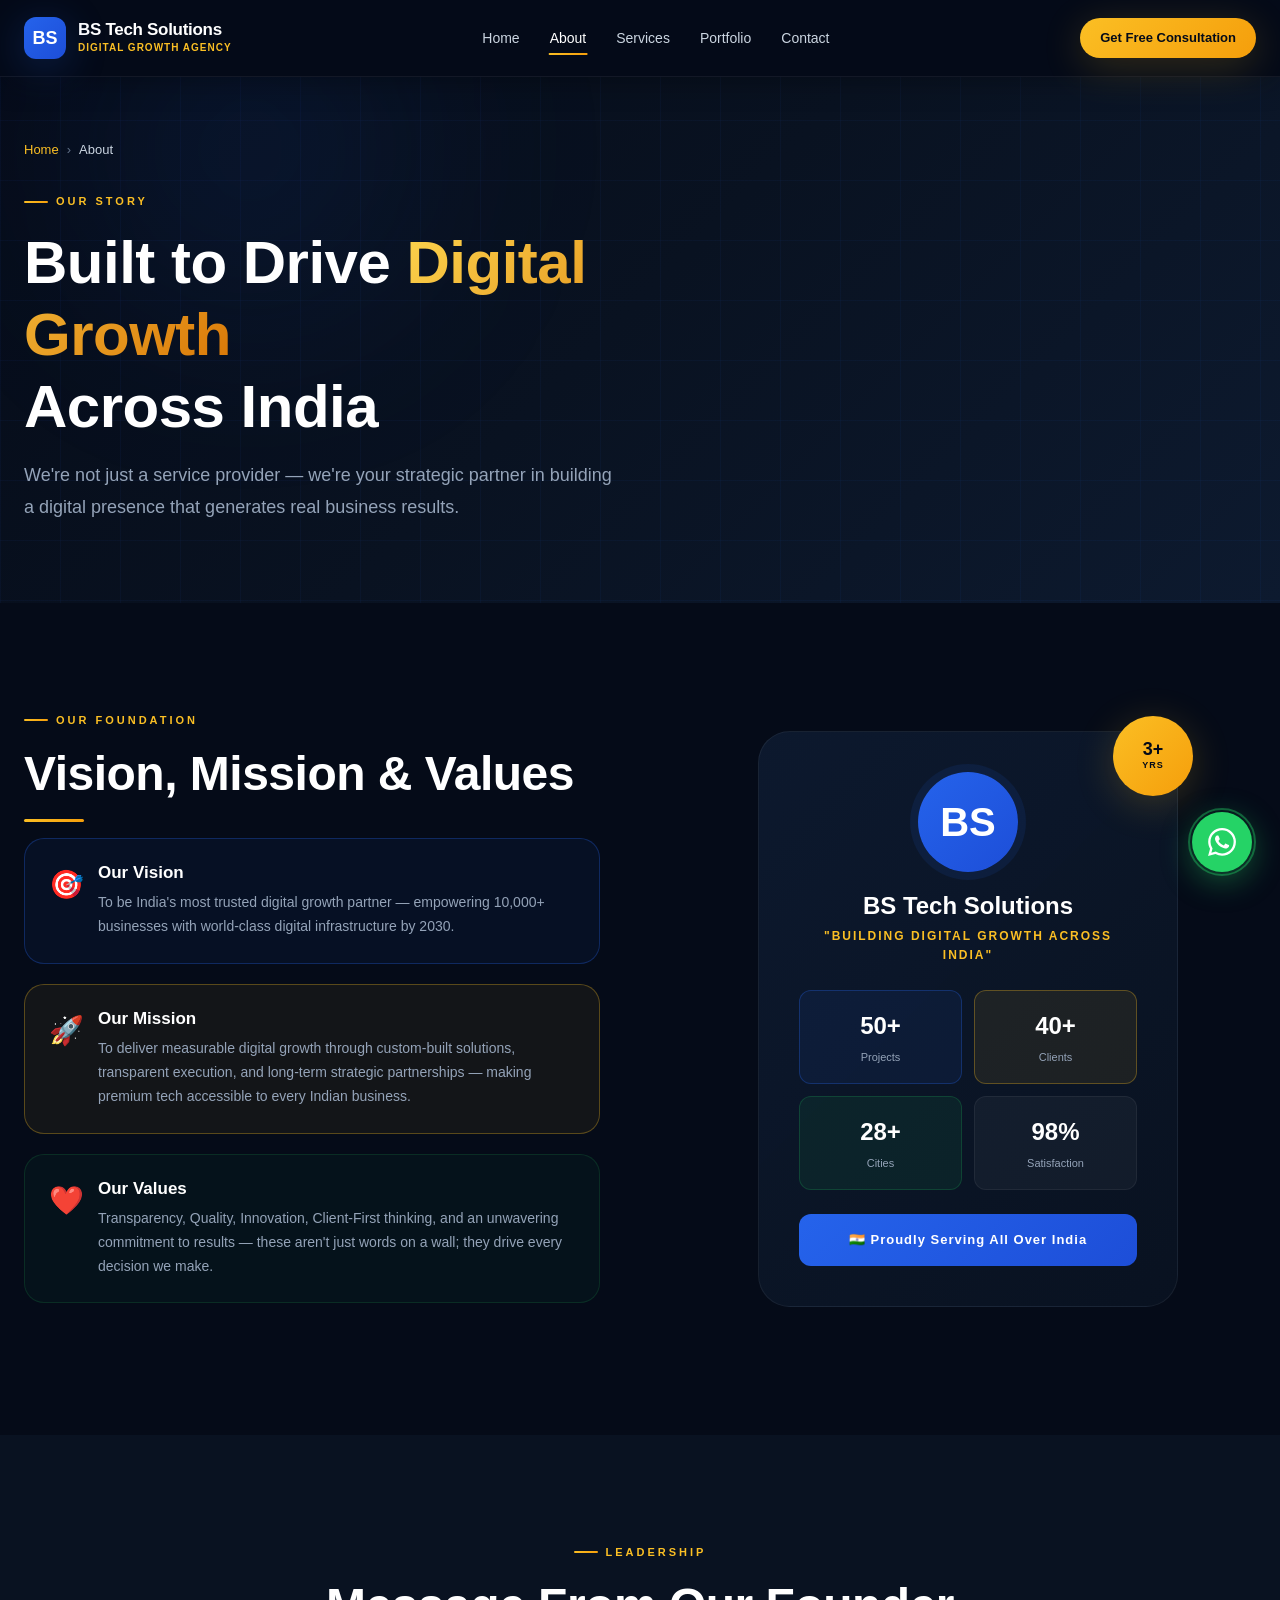
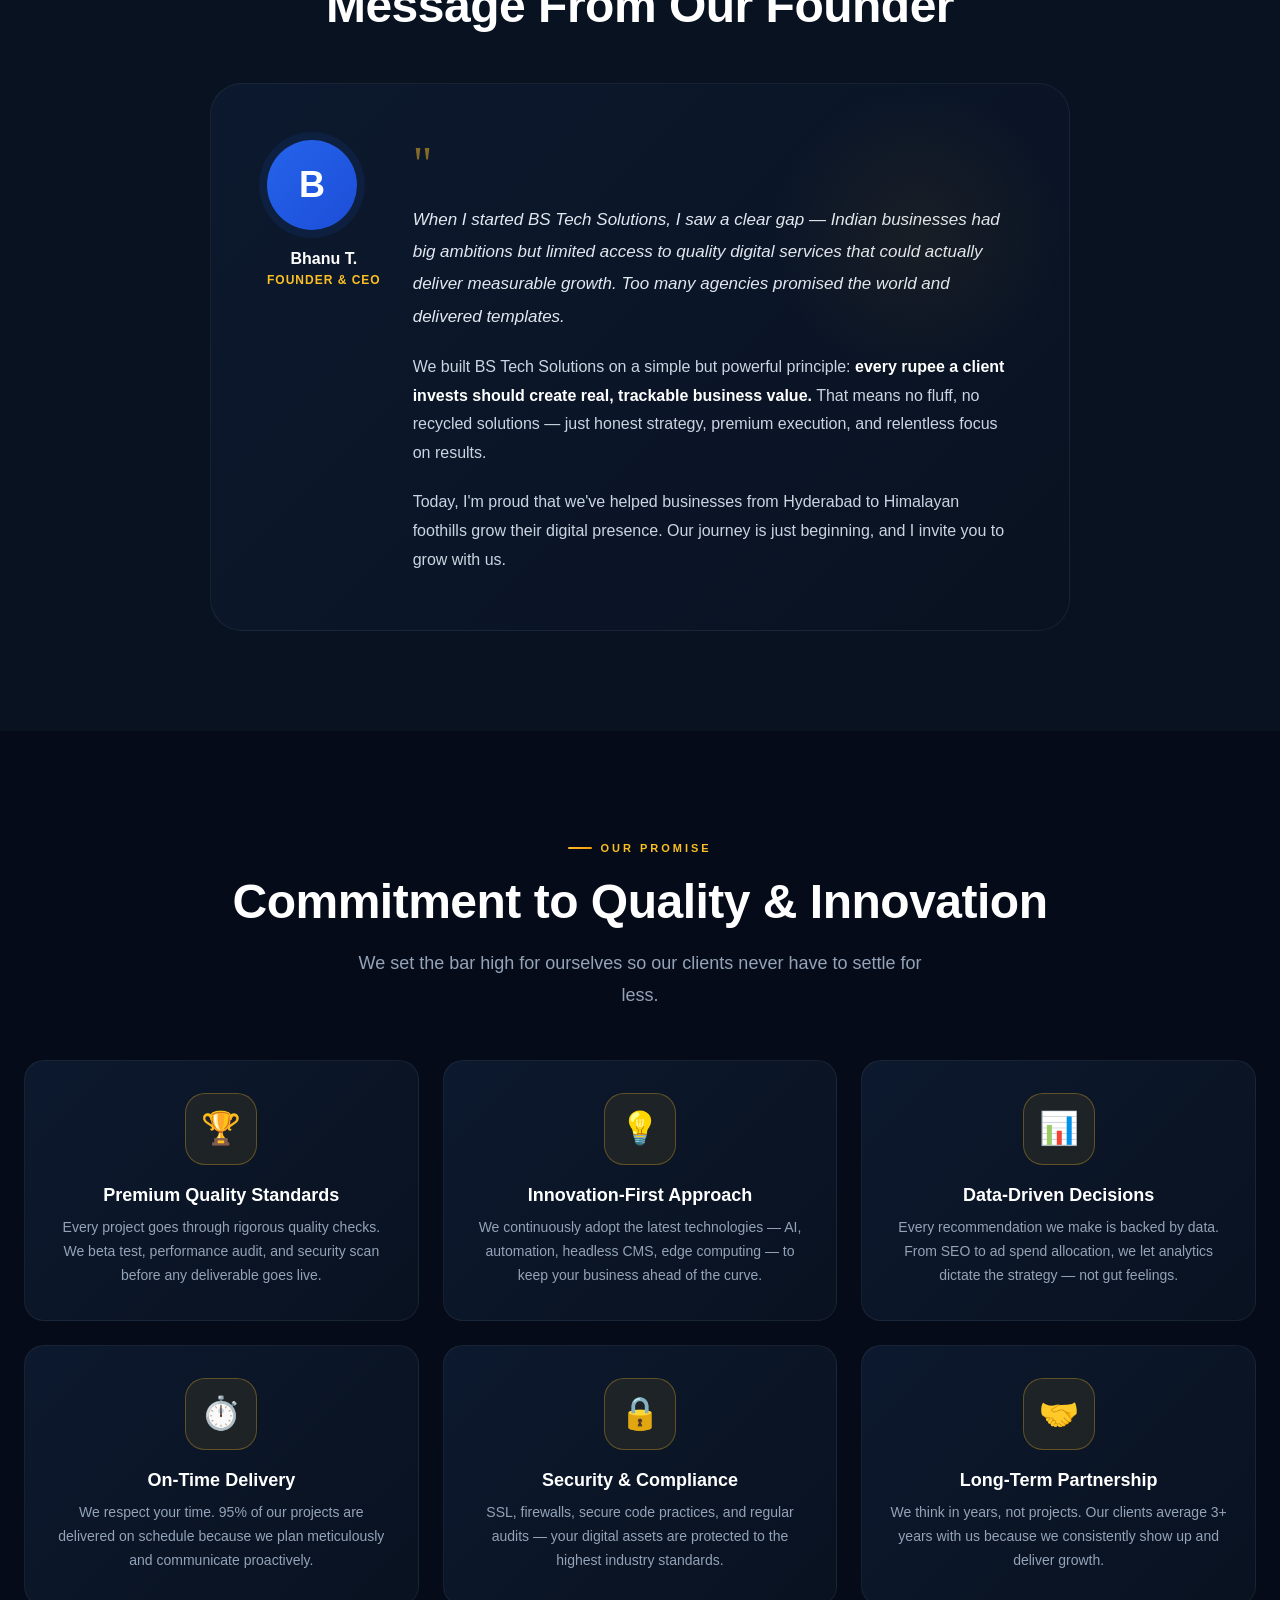
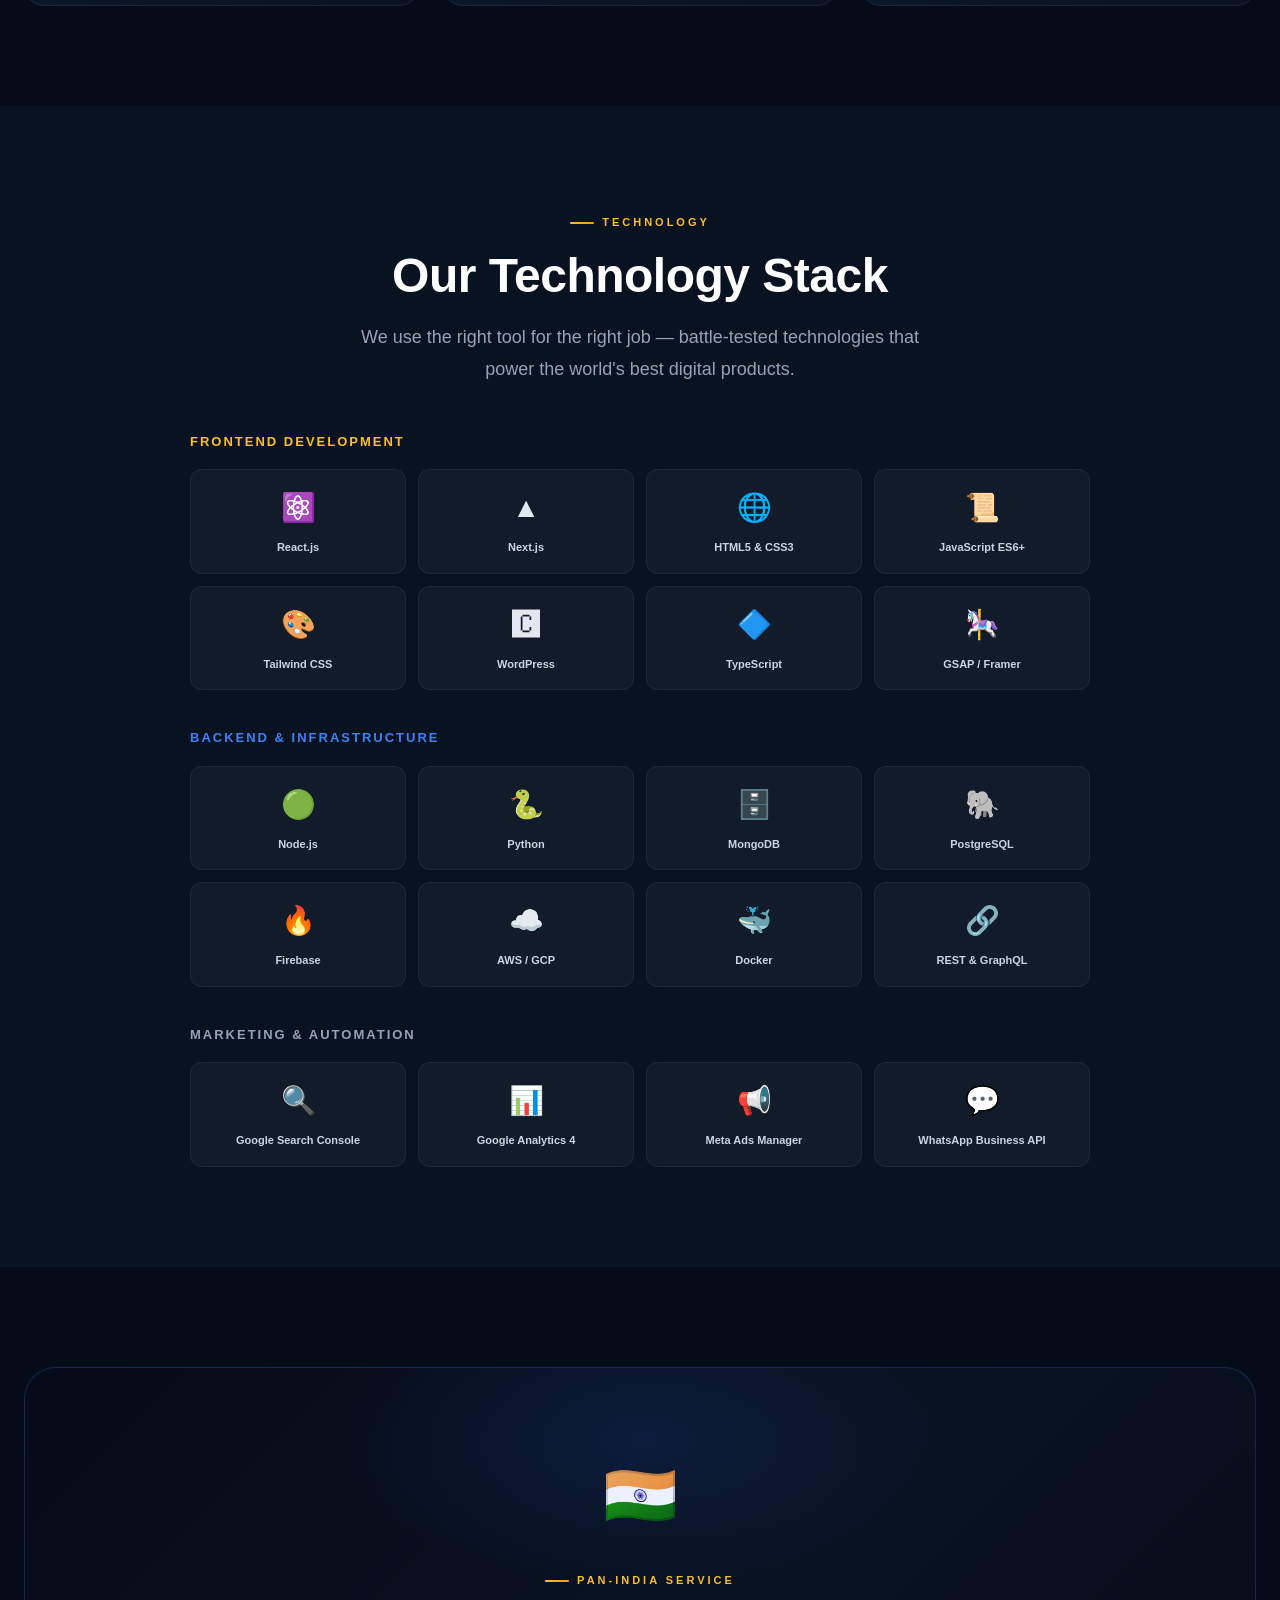
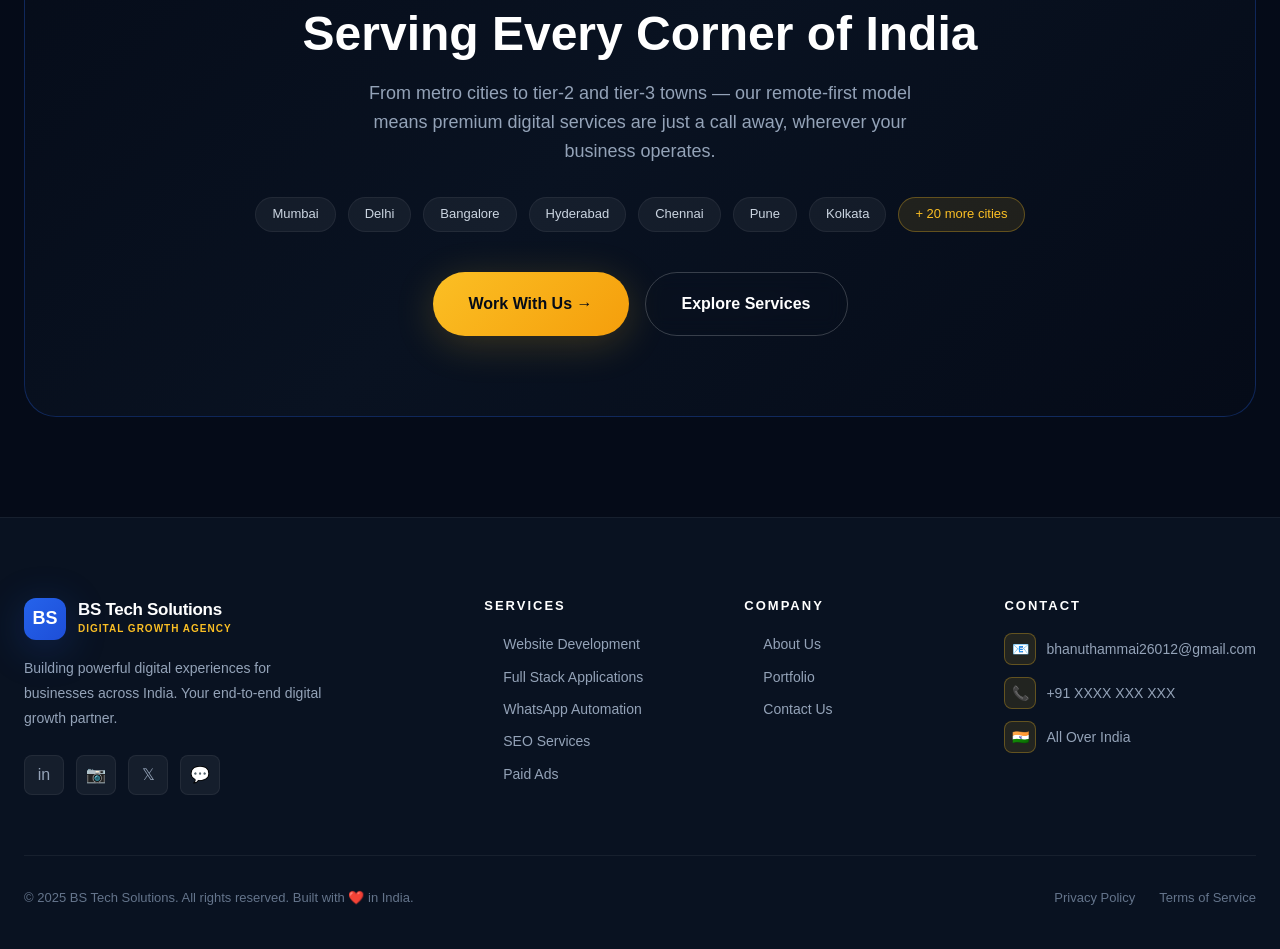
==== commit cfcc3e5a: "Merged updated files, configured Sheet ID, and updated Web App deployment URL" ====
--- a/about.html
+++ b/about.html
@@ -471,7 +471,7 @@
                 <div class="footer-col">
                     <h4>Contact</h4>
                     <div class="footer-contact-item">
-                        <div class="footer-contact-icon">📧</div><span>info@bstechsolutions.in</span>
+                        <div class="footer-contact-icon">📧</div><span>bhanuthammai26012@gmail.com</span>
                     </div>
                     <div class="footer-contact-item">
                         <div class="footer-contact-icon">📞</div><span>+91 XXXX XXX XXX</span>
--- a/css/style.css
+++ b/css/style.css
@@ -1,9 +1,11 @@
 /* ============================================================
-   BS Tech Solutions — Global Design System
+   BS Tech Solutions — Global Design System v2
    Dark + Blue + Gold Premium Theme
+   FIXES: Mobile layout, performance, new components
    ============================================================ */
 
-@import url('https://fonts.googleapis.com/css2?family=Inter:wght@300;400;500;600;700;800;900&family=Playfair+Display:wght@700;800&display=swap');
+/* ─── FONT PRELOAD (moved to HTML <head> for performance) ─── */
+/* Use <link rel="preconnect"> + <link rel="stylesheet"> in HTML instead of @import */
 
 /* ─── CSS VARIABLES ──────────────────────────────────────── */
 :root {
@@ -31,6 +33,7 @@
   --gray-300: #CBD5E1;
   --gray-400: #94A3B8;
   --gray-500: #64748B;
+  --gray-600: #475569;
 
   --gradient-hero: linear-gradient(135deg, #050B18 0%, #091221 50%, #0D1A2F 100%);
   --gradient-blue: linear-gradient(135deg, #2563EB 0%, #1D4ED8 100%);
@@ -41,9 +44,9 @@
   --border-blue: rgba(37,99,235,0.3);
   --border-gold: rgba(251,191,36,0.3);
 
-  --font-heading: 'Inter', sans-serif;
-  --font-body: 'Inter', sans-serif;
-  --font-display: 'Playfair Display', serif;
+  --font-heading: 'Plus Jakarta Sans', 'Inter', sans-serif;
+  --font-body: 'Plus Jakarta Sans', 'Inter', sans-serif;
+  --font-display: 'Playfair Display', Georgia, serif;
 
   --radius-sm: 8px;
   --radius-md: 12px;
@@ -83,24 +86,15 @@
   line-height: 1.6;
   overflow-x: hidden;
   -webkit-font-smoothing: antialiased;
-}
-
-a {
-  color: inherit;
-  text-decoration: none;
-}
-
-img {
-  max-width: 100%;
-  display: block;
-}
-
-ul, ol {
-  list-style: none;
-}
+  -moz-osx-font-smoothing: grayscale;
+}
+
+a { color: inherit; text-decoration: none; }
+img { max-width: 100%; display: block; }
+ul, ol { list-style: none; }
 
 /* ─── SCROLLBAR ──────────────────────────────────────────── */
-::-webkit-scrollbar { width: 6px; }
+::-webkit-scrollbar { width: 5px; }
 ::-webkit-scrollbar-track { background: var(--dark-900); }
 ::-webkit-scrollbar-thumb {
   background: linear-gradient(var(--blue-500), var(--gold-500));
@@ -135,7 +129,7 @@
   display: inline-flex;
   align-items: center;
   gap: 8px;
-  font-size: 12px;
+  font-size: 11px;
   font-weight: 700;
   letter-spacing: 3px;
   text-transform: uppercase;
@@ -150,12 +144,14 @@
   height: 2px;
   background: var(--gradient-gold);
   border-radius: var(--radius-full);
+  flex-shrink: 0;
 }
 
 .section-title {
   font-size: clamp(28px, 4vw, 48px);
   font-weight: 800;
   margin-bottom: 16px;
+  letter-spacing: -0.5px;
 }
 
 .section-subtitle {
@@ -200,6 +196,7 @@
   transition: var(--transition);
   text-decoration: none;
   white-space: nowrap;
+  font-family: var(--font-body);
 }
 
 .btn-primary {
@@ -207,7 +204,6 @@
   color: var(--white);
   box-shadow: var(--shadow-blue);
 }
-
 .btn-primary:hover {
   transform: translateY(-2px);
   box-shadow: 0 12px 50px rgba(37,99,235,0.4);
@@ -217,8 +213,8 @@
   background: var(--gradient-gold);
   color: var(--dark-900);
   box-shadow: var(--shadow-gold);
-}
-
+  font-weight: 700;
+}
 .btn-gold:hover {
   transform: translateY(-2px);
   box-shadow: 0 12px 50px rgba(251,191,36,0.35);
@@ -230,7 +226,6 @@
   border: 1px solid rgba(255,255,255,0.2);
   backdrop-filter: blur(10px);
 }
-
 .btn-outline:hover {
   border-color: var(--gold-400);
   color: var(--gold-400);
@@ -243,21 +238,13 @@
   border: 1px solid var(--border-subtle);
   backdrop-filter: blur(10px);
 }
-
 .btn-ghost:hover {
   background: rgba(255,255,255,0.1);
   border-color: var(--border-blue);
 }
 
-.btn-lg {
-  padding: 18px 36px;
-  font-size: 16px;
-}
-
-.btn-sm {
-  padding: 10px 20px;
-  font-size: 13px;
-}
+.btn-lg { padding: 18px 36px; font-size: 16px; }
+.btn-sm { padding: 10px 20px; font-size: 13px; }
 
 /* ─── NAVBAR ─────────────────────────────────────────────── */
 .navbar {
@@ -276,12 +263,14 @@
   display: flex;
   align-items: center;
   justify-content: space-between;
-  height: 80px;
+  height: 76px;
+  gap: 16px;
 }
 
 .navbar-scrolled {
-  background: rgba(5, 11, 24, 0.95);
-  backdrop-filter: blur(20px);
+  background: rgba(5, 11, 24, 0.96);
+  backdrop-filter: blur(24px);
+  -webkit-backdrop-filter: blur(24px);
   border-bottom: 1px solid var(--border-subtle);
   box-shadow: 0 4px 30px rgba(0,0,0,0.3);
 }
@@ -290,56 +279,51 @@
   display: flex;
   align-items: center;
   gap: 12px;
+  flex-shrink: 0;
 }
 
 .logo-icon {
-  width: 44px;
-  height: 44px;
+  width: 42px;
+  height: 42px;
   background: var(--gradient-blue);
   border-radius: var(--radius-md);
   display: flex;
   align-items: center;
   justify-content: center;
-  font-size: 20px;
+  font-size: 18px;
   font-weight: 900;
   color: var(--white);
   box-shadow: var(--shadow-blue);
   position: relative;
   overflow: hidden;
+  flex-shrink: 0;
 }
 
 .logo-icon::after {
   content: '';
   position: absolute;
-  top: -50%;
-  left: -50%;
-  width: 200%;
-  height: 200%;
-  background: linear-gradient(45deg, transparent 30%, rgba(255,255,255,0.1) 50%, transparent 70%);
+  top: -50%; left: -50%;
+  width: 200%; height: 200%;
+  background: linear-gradient(45deg, transparent 30%, rgba(255,255,255,0.12) 50%, transparent 70%);
   transform: rotate(45deg) translateY(-100%);
   transition: var(--transition-slow);
 }
-
-.logo:hover .logo-icon::after {
-  transform: rotate(45deg) translateY(100%);
-}
-
-.logo-text {
-  display: flex;
-  flex-direction: column;
-}
+.logo:hover .logo-icon::after { transform: rotate(45deg) translateY(100%); }
+
+.logo-text { display: flex; flex-direction: column; }
 
 .logo-name {
-  font-size: 18px;
+  font-size: 17px;
   font-weight: 800;
   color: var(--white);
   letter-spacing: -0.3px;
+  line-height: 1.2;
 }
 
 .logo-tagline {
   font-size: 10px;
   color: var(--gold-400);
-  font-weight: 500;
+  font-weight: 600;
   letter-spacing: 1px;
   text-transform: uppercase;
 }
@@ -347,17 +331,18 @@
 .nav-links {
   display: flex;
   align-items: center;
-  gap: 4px;
+  gap: 2px;
 }
 
 .nav-link {
-  padding: 8px 16px;
+  padding: 8px 14px;
   font-size: 14px;
   font-weight: 500;
   color: var(--gray-300);
   border-radius: var(--radius-sm);
   transition: var(--transition);
   position: relative;
+  white-space: nowrap;
 }
 
 .nav-link::after {
@@ -373,18 +358,14 @@
   transition: var(--transition);
 }
 
-.nav-link:hover, .nav-link.active {
-  color: var(--white);
-}
-
-.nav-link:hover::after, .nav-link.active::after {
-  width: 60%;
-}
+.nav-link:hover, .nav-link.active { color: var(--white); }
+.nav-link:hover::after, .nav-link.active::after { width: 60%; }
 
 .nav-cta {
   display: flex;
   align-items: center;
   gap: 12px;
+  flex-shrink: 0;
 }
 
 .hamburger {
@@ -396,8 +377,9 @@
   border-radius: var(--radius-sm);
   background: rgba(255,255,255,0.05);
   border: 1px solid var(--border-subtle);
-}
-
+  transition: var(--transition);
+}
+.hamburger:hover { background: rgba(255,255,255,0.1); }
 .hamburger span {
   display: block;
   width: 22px;
@@ -411,26 +393,41 @@
 .mobile-menu {
   display: none;
   position: fixed;
-  top: 80px;
+  top: 76px;
   left: 0;
   right: 0;
-  background: rgba(5,11,24,0.98);
-  backdrop-filter: blur(20px);
+  background: rgba(5,11,24,0.99);
+  backdrop-filter: blur(24px);
+  -webkit-backdrop-filter: blur(24px);
   border-bottom: 1px solid var(--border-subtle);
-  padding: 20px 24px;
+  padding: 16px 20px 24px;
   z-index: 999;
   flex-direction: column;
   gap: 4px;
-}
-
-.mobile-menu.open {
-  display: flex;
-}
+  max-height: calc(100vh - 76px);
+  overflow-y: auto;
+}
+
+.mobile-menu.open { display: flex; }
 
 .mobile-menu .nav-link {
   padding: 14px 16px;
   font-size: 16px;
   border-bottom: 1px solid var(--border-subtle);
+  border-radius: 0;
+}
+
+.mobile-menu .nav-link:last-of-type { border-bottom: none; }
+
+/* ─── SCROLL PROGRESS ────────────────────────────────────── */
+.scroll-progress {
+  position: fixed;
+  top: 0; left: 0;
+  height: 3px;
+  background: linear-gradient(90deg, var(--blue-500), var(--gold-400));
+  z-index: 1001;
+  transition: width 0.1s linear;
+  width: 0%;
 }
 
 /* ─── HERO ───────────────────────────────────────────────── */
@@ -441,17 +438,17 @@
   background: var(--gradient-hero);
   position: relative;
   overflow: hidden;
-  padding-top: 80px;
+  padding-top: 76px;
 }
 
 .hero-bg-grid {
-  position: absolute;
-  inset: 0;
+  position: absolute; inset: 0;
   background-image:
     linear-gradient(rgba(37,99,235,0.06) 1px, transparent 1px),
     linear-gradient(90deg, rgba(37,99,235,0.06) 1px, transparent 1px);
   background-size: 60px 60px;
   mask-image: radial-gradient(ellipse 80% 80% at 50% 50%, black 40%, transparent 100%);
+  -webkit-mask-image: radial-gradient(ellipse 80% 80% at 50% 50%, black 40%, transparent 100%);
 }
 
 .hero-glow {
@@ -460,22 +457,8 @@
   filter: blur(120px);
   pointer-events: none;
 }
-
-.hero-glow-1 {
-  width: 600px;
-  height: 600px;
-  background: radial-gradient(circle, rgba(37,99,235,0.2) 0%, transparent 70%);
-  top: -100px;
-  left: 10%;
-}
-
-.hero-glow-2 {
-  width: 400px;
-  height: 400px;
-  background: radial-gradient(circle, rgba(251,191,36,0.12) 0%, transparent 70%);
-  bottom: 0;
-  right: 10%;
-}
+.hero-glow-1 { width: 600px; height: 600px; background: radial-gradient(circle, rgba(37,99,235,0.2) 0%, transparent 70%); top: -100px; left: 10%; }
+.hero-glow-2 { width: 400px; height: 400px; background: radial-gradient(circle, rgba(251,191,36,0.12) 0%, transparent 70%); bottom: 0; right: 10%; }
 
 .hero-content {
   position: relative;
@@ -502,13 +485,10 @@
 }
 
 .hero-badge-dot {
-  width: 20px;
-  height: 20px;
+  width: 20px; height: 20px;
   background: var(--gradient-gold);
   border-radius: var(--radius-full);
-  display: flex;
-  align-items: center;
-  justify-content: center;
+  display: flex; align-items: center; justify-content: center;
   font-size: 10px;
 }
 
@@ -528,18 +508,9 @@
   max-width: 520px;
 }
 
-.hero-buttons {
-  display: flex;
-  gap: 16px;
-  flex-wrap: wrap;
-  margin-bottom: 56px;
-}
-
-.hero-trust {
-  display: flex;
-  gap: 32px;
-  flex-wrap: wrap;
-}
+.hero-buttons { display: flex; gap: 16px; flex-wrap: wrap; margin-bottom: 56px; }
+
+.hero-trust { display: flex; gap: 32px; flex-wrap: wrap; }
 
 .trust-item {
   display: flex;
@@ -551,32 +522,20 @@
 }
 
 .trust-icon {
-  width: 32px;
-  height: 32px;
+  width: 32px; height: 32px;
   background: rgba(251,191,36,0.1);
   border: 1px solid var(--border-gold);
   border-radius: var(--radius-sm);
-  display: flex;
-  align-items: center;
-  justify-content: center;
+  display: flex; align-items: center; justify-content: center;
   font-size: 14px;
   color: var(--gold-400);
   flex-shrink: 0;
 }
 
 /* Hero Visual */
-.hero-visual {
-  display: flex;
-  justify-content: center;
-  align-items: center;
-  position: relative;
-}
-
-.hero-card-stack {
-  position: relative;
-  width: 420px;
-  height: 480px;
-}
+.hero-visual { display: flex; justify-content: center; align-items: center; position: relative; }
+
+.hero-card-stack { position: relative; width: 420px; height: 480px; }
 
 .hero-floating-card {
   position: absolute;
@@ -588,151 +547,41 @@
   box-shadow: var(--shadow-md);
 }
 
-.hero-card-main {
-  width: 340px;
-  top: 50%;
-  left: 50%;
-  transform: translate(-50%, -50%);
-  z-index: 3;
-}
-
-.hero-card-metric {
-  display: flex;
-  align-items: center;
-  gap: 16px;
-  margin-bottom: 20px;
-}
-
-.metric-icon {
-  width: 48px;
-  height: 48px;
-  border-radius: var(--radius-md);
-  display: flex;
-  align-items: center;
-  justify-content: center;
-  font-size: 24px;
-  background: var(--gradient-blue);
-}
-
-.metric-info .metric-value {
-  font-size: 28px;
-  font-weight: 800;
-  color: var(--white);
-  line-height: 1;
-}
-
-.metric-info .metric-label {
-  font-size: 12px;
-  color: var(--gray-400);
-  margin-top: 2px;
-}
-
-.metric-chart {
-  height: 80px;
-  display: flex;
-  align-items: flex-end;
-  gap: 6px;
-}
-
-.chart-bar {
-  flex: 1;
-  background: var(--gradient-blue);
-  border-radius: 4px 4px 0 0;
-  opacity: 0.7;
-  transition: var(--transition);
-}
-
+.hero-card-main { width: 340px; top: 50%; left: 50%; transform: translate(-50%, -50%); z-index: 3; }
+
+.hero-card-metric { display: flex; align-items: center; gap: 16px; margin-bottom: 20px; }
+
+.metric-icon { width: 48px; height: 48px; border-radius: var(--radius-md); display: flex; align-items: center; justify-content: center; font-size: 24px; background: var(--gradient-blue); }
+
+.metric-info .metric-value { font-size: 28px; font-weight: 800; color: var(--white); line-height: 1; }
+.metric-info .metric-label { font-size: 12px; color: var(--gray-400); margin-top: 2px; }
+
+.metric-chart { height: 80px; display: flex; align-items: flex-end; gap: 6px; }
+
+.chart-bar { flex: 1; background: var(--gradient-blue); border-radius: 4px 4px 0 0; opacity: 0.7; }
 .chart-bar:last-child { opacity: 1; }
 
-.hero-card-sm-1 {
-  width: 180px;
-  top: 20px;
-  right: 0;
-  z-index: 4;
-  animation: floatUp 3s ease-in-out infinite;
-}
-
-.hero-card-sm-2 {
-  width: 180px;
-  bottom: 20px;
-  left: -10px;
-  z-index: 4;
-  animation: floatDown 3.5s ease-in-out infinite;
-}
-
-.sm-card-header {
-  display: flex;
-  align-items: center;
-  gap: 8px;
-  margin-bottom: 12px;
-}
-
-.sm-dot {
-  width: 8px;
-  height: 8px;
-  border-radius: var(--radius-full);
-  background: var(--gold-400);
-}
-
-.sm-card-title {
-  font-size: 11px;
-  font-weight: 600;
-  color: var(--gray-300);
-  text-transform: uppercase;
-  letter-spacing: 1px;
-}
-
-.sm-card-value {
-  font-size: 26px;
-  font-weight: 800;
-  color: var(--white);
-  line-height: 1;
-}
-
-.sm-card-sub {
-  font-size: 11px;
-  color: #22C55E;
-  margin-top: 4px;
-}
-
-@keyframes floatUp {
-  0%, 100% { transform: translateY(0px); }
-  50% { transform: translateY(-15px); }
-}
-
-@keyframes floatDown {
-  0%, 100% { transform: translateY(0px); }
-  50% { transform: translateY(12px); }
-}
+.hero-card-sm-1 { width: 180px; top: 20px; right: 0; z-index: 4; animation: floatUp 3s ease-in-out infinite; }
+.hero-card-sm-2 { width: 180px; bottom: 20px; left: -10px; z-index: 4; animation: floatDown 3.5s ease-in-out infinite; }
+
+.sm-card-header { display: flex; align-items: center; gap: 8px; margin-bottom: 12px; }
+.sm-dot { width: 8px; height: 8px; border-radius: var(--radius-full); background: var(--gold-400); }
+.sm-card-title { font-size: 11px; font-weight: 600; color: var(--gray-300); text-transform: uppercase; letter-spacing: 1px; }
+.sm-card-value { font-size: 26px; font-weight: 800; color: var(--white); line-height: 1; }
+.sm-card-sub { font-size: 11px; color: #22C55E; margin-top: 4px; }
+
+@keyframes floatUp { 0%, 100% { transform: translateY(0px); } 50% { transform: translateY(-15px); } }
+@keyframes floatDown { 0%, 100% { transform: translateY(0px); } 50% { transform: translateY(12px); } }
 
 /* ─── STATS BAR ──────────────────────────────────────────── */
-.stats-bar {
-  background: var(--dark-800);
-  border-top: 1px solid var(--border-subtle);
-  border-bottom: 1px solid var(--border-subtle);
-  padding: 32px 0;
-}
-
-.stats-grid {
-  display: grid;
-  grid-template-columns: repeat(4, 1fr);
-  gap: 0;
-}
-
-.stat-item {
-  text-align: center;
-  padding: 16px 24px;
-  position: relative;
-}
+.stats-bar { background: var(--dark-800); border-top: 1px solid var(--border-subtle); border-bottom: 1px solid var(--border-subtle); padding: 32px 0; }
+
+.stats-grid { display: grid; grid-template-columns: repeat(4, 1fr); }
+
+.stat-item { text-align: center; padding: 16px 24px; position: relative; }
 
 .stat-item:not(:last-child)::after {
-  content: '';
-  position: absolute;
-  right: 0;
-  top: 20%;
-  height: 60%;
-  width: 1px;
-  background: var(--border-subtle);
+  content: ''; position: absolute; right: 0; top: 20%; height: 60%; width: 1px; background: var(--border-subtle);
 }
 
 .stat-number {
@@ -745,12 +594,7 @@
   line-height: 1;
 }
 
-.stat-label {
-  font-size: 13px;
-  color: var(--gray-400);
-  margin-top: 8px;
-  font-weight: 500;
-}
+.stat-label { font-size: 13px; color: var(--gray-400); margin-top: 8px; font-weight: 500; }
 
 /* ─── SERVICE CARDS ──────────────────────────────────────── */
 .services-grid {
@@ -767,107 +611,46 @@
   transition: var(--transition);
   position: relative;
   overflow: hidden;
-  cursor: pointer;
-}
-
-.service-card::before {
-  content: '';
-  position: absolute;
-  inset: 0;
-  background: linear-gradient(135deg, rgba(37,99,235,0.05) 0%, transparent 100%);
-  opacity: 0;
-  transition: var(--transition);
-}
-
-.service-card:hover {
-  border-color: var(--border-blue);
-  transform: translateY(-4px);
-  box-shadow: var(--shadow-blue);
-}
-
-.service-card:hover::before { opacity: 1; }
-
-.service-icon {
-  width: 64px;
-  height: 64px;
-  border-radius: var(--radius-md);
-  display: flex;
-  align-items: center;
-  justify-content: center;
-  font-size: 28px;
-  margin-bottom: 24px;
-  position: relative;
-}
-
-.service-icon-blue {
-  background: rgba(37,99,235,0.1);
-  border: 1px solid var(--border-blue);
-  color: var(--blue-400);
-}
-
-.service-icon-gold {
-  background: rgba(251,191,36,0.1);
-  border: 1px solid var(--border-gold);
-  color: var(--gold-400);
-}
-
-.service-title {
-  font-size: 20px;
-  font-weight: 700;
-  color: var(--white);
-  margin-bottom: 12px;
-}
-
-.service-desc {
-  font-size: 14px;
-  color: var(--gray-400);
-  line-height: 1.7;
-  margin-bottom: 20px;
-}
-
-.service-features {
   display: flex;
   flex-direction: column;
-  gap: 8px;
-}
-
-.service-feature {
-  display: flex;
-  align-items: center;
-  gap: 10px;
-  font-size: 13px;
-  color: var(--gray-300);
-}
-
-.service-feature::before {
-  content: '→';
-  color: var(--gold-400);
-  font-weight: 700;
-  font-size: 12px;
-  flex-shrink: 0;
-}
+}
+
+.service-card::before {
+  content: ''; position: absolute; inset: 0;
+  background: linear-gradient(135deg, rgba(37,99,235,0.05) 0%, transparent 100%);
+  opacity: 0; transition: var(--transition);
+}
+
+.service-card:hover { border-color: var(--border-blue); transform: translateY(-4px); box-shadow: var(--shadow-blue); }
+.service-card:hover::before { opacity: 1; }
+
+.service-icon {
+  width: 64px; height: 64px;
+  border-radius: var(--radius-md);
+  display: flex; align-items: center; justify-content: center;
+  font-size: 28px; margin-bottom: 24px; position: relative;
+}
+
+.service-icon-blue { background: rgba(37,99,235,0.1); border: 1px solid var(--border-blue); }
+.service-icon-gold { background: rgba(251,191,36,0.1); border: 1px solid var(--border-gold); }
+
+.service-title { font-size: 20px; font-weight: 700; color: var(--white); margin-bottom: 12px; }
+.service-desc { font-size: 14px; color: var(--gray-400); line-height: 1.7; margin-bottom: 20px; flex: 1; }
+
+.service-features { display: flex; flex-direction: column; gap: 8px; }
+
+.service-feature { display: flex; align-items: center; gap: 10px; font-size: 13px; color: var(--gray-300); }
+.service-feature::before { content: '→'; color: var(--gold-400); font-weight: 700; font-size: 12px; flex-shrink: 0; }
 
 .service-badge {
-  position: absolute;
-  top: 20px;
-  right: 20px;
-  padding: 4px 10px;
-  border-radius: var(--radius-full);
-  font-size: 10px;
-  font-weight: 700;
-  letter-spacing: 1px;
-  text-transform: uppercase;
-  background: rgba(251,191,36,0.15);
-  color: var(--gold-400);
-  border: 1px solid var(--border-gold);
-}
-
-/* ─── PORTFOLIO / PROJECT CARDS ──────────────────────────── */
-.portfolio-grid {
-  display: grid;
-  grid-template-columns: repeat(3, 1fr);
-  gap: 28px;
-}
+  position: absolute; top: 20px; right: 20px;
+  padding: 4px 10px; border-radius: var(--radius-full);
+  font-size: 10px; font-weight: 700; letter-spacing: 1px; text-transform: uppercase;
+  background: rgba(251,191,36,0.15); color: var(--gold-400); border: 1px solid var(--border-gold);
+}
+
+/* ─── PORTFOLIO CARDS ────────────────────────────────────── */
+.portfolio-grid { display: grid; grid-template-columns: repeat(3, 1fr); gap: 28px; }
 
 .portfolio-card {
   background: var(--gradient-card);
@@ -877,93 +660,42 @@
   transition: var(--transition);
 }
 
-.portfolio-card:hover {
-  border-color: var(--border-blue);
-  transform: translateY(-6px);
-  box-shadow: var(--shadow-blue);
-}
-
-.portfolio-img {
-  width: 100%;
-  height: 220px;
-  object-fit: cover;
-  transition: var(--transition-slow);
-}
-
-.portfolio-card:hover .portfolio-img {
-  transform: scale(1.04);
-}
+.portfolio-card:hover { border-color: var(--border-blue); transform: translateY(-6px); box-shadow: var(--shadow-blue); }
+
+.portfolio-img { width: 100%; height: 220px; object-fit: cover; transition: var(--transition-slow); }
+.portfolio-card:hover .portfolio-img { transform: scale(1.04); }
 
 .portfolio-img-placeholder {
-  width: 100%;
-  height: 220px;
-  display: flex;
-  flex-direction: column;
-  align-items: center;
-  justify-content: center;
-  font-size: 48px;
-  gap: 12px;
-  position: relative;
-  overflow: hidden;
-}
-
-.portfolio-body {
-  padding: 28px;
-}
+  width: 100%; height: 220px;
+  display: flex; flex-direction: column; align-items: center; justify-content: center;
+  font-size: 48px; gap: 12px; position: relative; overflow: hidden;
+}
+
+.portfolio-body { padding: 28px; }
 
 .portfolio-type {
-  display: inline-flex;
-  align-items: center;
-  gap: 6px;
+  display: inline-flex; align-items: center; gap: 6px;
   padding: 4px 12px;
-  background: rgba(251,191,36,0.1);
-  border: 1px solid var(--border-gold);
-  border-radius: var(--radius-full);
-  font-size: 11px;
-  font-weight: 700;
-  color: var(--gold-400);
-  letter-spacing: 1px;
-  text-transform: uppercase;
-  margin-bottom: 14px;
-}
-
-.portfolio-title {
-  font-size: 20px;
-  font-weight: 700;
-  color: var(--white);
-  margin-bottom: 10px;
-}
-
-.portfolio-desc {
-  font-size: 14px;
-  color: var(--gray-400);
-  line-height: 1.7;
-  margin-bottom: 20px;
-}
-
-.portfolio-tech {
-  display: flex;
-  flex-wrap: wrap;
-  gap: 8px;
-  margin-bottom: 20px;
-}
+  background: rgba(251,191,36,0.1); border: 1px solid var(--border-gold);
+  border-radius: var(--radius-full);
+  font-size: 11px; font-weight: 700; color: var(--gold-400);
+  letter-spacing: 1px; text-transform: uppercase; margin-bottom: 14px;
+}
+
+.portfolio-title { font-size: 20px; font-weight: 700; color: var(--white); margin-bottom: 10px; }
+.portfolio-desc { font-size: 14px; color: var(--gray-400); line-height: 1.7; margin-bottom: 20px; }
+
+.portfolio-tech { display: flex; flex-wrap: wrap; gap: 8px; margin-bottom: 20px; }
 
 .tech-tag {
   padding: 4px 12px;
-  background: rgba(37,99,235,0.1);
-  border: 1px solid var(--border-blue);
-  color: var(--blue-400);
-  border-radius: var(--radius-full);
-  font-size: 11px;
-  font-weight: 600;
-}
-
-/* ─── WHY US / FEATURE CARDS ─────────────────────────────── */
-.features-grid {
-  display: grid;
-  grid-template-columns: repeat(3, 1fr);
-  gap: 24px;
-}
+  background: rgba(37,99,235,0.1); border: 1px solid var(--border-blue);
+  color: var(--blue-400); border-radius: var(--radius-full);
+  font-size: 11px; font-weight: 600;
+}
+
+/* ─── FEATURE CARDS ──────────────────────────────────────── */
+.features-grid { display: grid; grid-template-columns: repeat(3, 1fr); gap: 24px; }
 
 .feature-card {
   background: var(--gradient-card);
@@ -974,218 +706,82 @@
   transition: var(--transition);
 }
 
-.feature-card:hover {
-  border-color: var(--border-gold);
-  transform: translateY(-4px);
-  box-shadow: var(--shadow-gold);
-}
-
-.feature-number {
-  font-size: 11px;
-  font-weight: 700;
-  letter-spacing: 2px;
-  text-transform: uppercase;
-  color: var(--gold-400);
-  margin-bottom: 16px;
-  display: block;
-}
+.feature-card:hover { border-color: var(--border-gold); transform: translateY(-4px); box-shadow: var(--shadow-gold); }
+
+.feature-number { font-size: 11px; font-weight: 700; letter-spacing: 2px; text-transform: uppercase; color: var(--gold-400); margin-bottom: 16px; display: block; }
 
 .feature-icon-wrap {
-  width: 72px;
-  height: 72px;
+  width: 72px; height: 72px;
   margin: 0 auto 20px;
-  background: rgba(251,191,36,0.08);
-  border: 1px solid var(--border-gold);
+  background: rgba(251,191,36,0.08); border: 1px solid var(--border-gold);
   border-radius: var(--radius-lg);
-  display: flex;
-  align-items: center;
-  justify-content: center;
-  font-size: 32px;
-  transition: var(--transition);
-}
-
-.feature-card:hover .feature-icon-wrap {
-  background: rgba(251,191,36,0.15);
-  transform: scale(1.1);
-}
-
-.feature-title {
-  font-size: 18px;
-  font-weight: 700;
-  color: var(--white);
-  margin-bottom: 10px;
-}
-
-.feature-desc {
-  font-size: 14px;
-  color: var(--gray-400);
-  line-height: 1.7;
-}
+  display: flex; align-items: center; justify-content: center;
+  font-size: 32px; transition: var(--transition);
+}
+
+.feature-card:hover .feature-icon-wrap { background: rgba(251,191,36,0.15); transform: scale(1.1); }
+
+.feature-title { font-size: 18px; font-weight: 700; color: var(--white); margin-bottom: 10px; }
+.feature-desc { font-size: 14px; color: var(--gray-400); line-height: 1.7; }
 
 /* ─── PROCESS STEPS ──────────────────────────────────────── */
-.process-steps {
-  display: flex;
-  gap: 0;
-  position: relative;
-}
+.process-steps { display: flex; gap: 0; position: relative; }
 
 .process-steps::before {
-  content: '';
-  position: absolute;
-  top: 44px;
-  left: 10%;
-  right: 10%;
-  height: 2px;
+  content: ''; position: absolute;
+  top: 44px; left: 10%; right: 10%; height: 2px;
   background: linear-gradient(90deg, var(--blue-500), var(--gold-500));
   z-index: 0;
 }
 
-.step-item {
-  flex: 1;
-  text-align: center;
-  position: relative;
-  z-index: 2;
-  padding: 0 12px;
-}
+.step-item { flex: 1; text-align: center; position: relative; z-index: 2; padding: 0 12px; }
 
 .step-number {
-  width: 88px;
-  height: 88px;
+  width: 88px; height: 88px;
   margin: 0 auto 20px;
   border-radius: var(--radius-full);
-  background: var(--gradient-card);
-  border: 2px solid var(--border-blue);
-  display: flex;
-  align-items: center;
-  justify-content: center;
-  flex-direction: column;
-  gap: 2px;
-  position: relative;
-  transition: var(--transition);
-}
-
-.step-num-text {
-  font-size: 10px;
-  font-weight: 700;
-  color: var(--gray-500);
-  letter-spacing: 1px;
-  text-transform: uppercase;
-  line-height: 1;
-}
-
-.step-num-value {
-  font-size: 22px;
-  font-weight: 900;
-  background: var(--gradient-gold);
-  -webkit-background-clip: text;
-  -webkit-text-fill-color: transparent;
-  background-clip: text;
-  line-height: 1;
-}
-
-.step-icon {
-  position: absolute;
-  top: -8px;
-  right: -8px;
-  width: 24px;
-  height: 24px;
-  background: var(--gradient-gold);
-  border-radius: var(--radius-full);
-  display: flex;
-  align-items: center;
-  justify-content: center;
-  font-size: 12px;
-}
-
-.step-title {
-  font-size: 16px;
-  font-weight: 700;
-  color: var(--white);
-  margin-bottom: 8px;
-}
-
-.step-desc {
-  font-size: 13px;
-  color: var(--gray-400);
-  line-height: 1.6;
-}
+  background: var(--gradient-card); border: 2px solid var(--border-blue);
+  display: flex; align-items: center; justify-content: center;
+  flex-direction: column; gap: 2px; position: relative; transition: var(--transition);
+}
+
+.step-num-text { font-size: 10px; font-weight: 700; color: var(--gray-500); letter-spacing: 1px; text-transform: uppercase; line-height: 1; }
+.step-num-value { font-size: 22px; font-weight: 900; background: var(--gradient-gold); -webkit-background-clip: text; -webkit-text-fill-color: transparent; background-clip: text; line-height: 1; }
+
+.step-icon { position: absolute; top: -8px; right: -8px; width: 24px; height: 24px; background: var(--gradient-gold); border-radius: var(--radius-full); display: flex; align-items: center; justify-content: center; font-size: 12px; }
+
+.step-title { font-size: 16px; font-weight: 700; color: var(--white); margin-bottom: 8px; }
+.step-desc { font-size: 13px; color: var(--gray-400); line-height: 1.6; }
 
 /* ─── TESTIMONIALS ───────────────────────────────────────── */
-.testimonials-grid {
-  display: grid;
-  grid-template-columns: repeat(3, 1fr);
-  gap: 24px;
-}
+.testimonials-grid { display: grid; grid-template-columns: repeat(3, 1fr); gap: 24px; }
 
 .testimonial-card {
   background: var(--gradient-card);
   border: 1px solid var(--border-subtle);
   border-radius: var(--radius-lg);
-  padding: 32px;
-  position: relative;
-  transition: var(--transition);
-}
-
-.testimonial-card:hover {
-  border-color: var(--border-gold);
-  transform: translateY(-4px);
-}
-
-.testimonial-quote {
-  font-size: 48px;
-  color: var(--gold-400);
-  line-height: 1;
-  margin-bottom: 16px;
-  font-family: Georgia, serif;
-  opacity: 0.6;
-}
-
-.testimonial-text {
-  font-size: 15px;
-  color: var(--gray-300);
-  line-height: 1.8;
-  margin-bottom: 24px;
-  font-style: italic;
-}
-
-.testimonial-author {
-  display: flex;
-  align-items: center;
-  gap: 14px;
-}
+  padding: 32px; position: relative; transition: var(--transition);
+  display: flex; flex-direction: column;
+}
+
+.testimonial-card:hover { border-color: var(--border-gold); transform: translateY(-4px); }
+
+.testimonial-quote { font-size: 48px; color: var(--gold-400); line-height: 1; margin-bottom: 16px; font-family: Georgia, serif; opacity: 0.6; }
+.testimonial-text { font-size: 15px; color: var(--gray-300); line-height: 1.8; margin-bottom: 24px; font-style: italic; flex: 1; }
+
+.testimonial-author { display: flex; align-items: center; gap: 14px; margin-top: auto; }
 
 .author-avatar {
-  width: 48px;
-  height: 48px;
+  width: 48px; height: 48px;
   border-radius: var(--radius-full);
   background: var(--gradient-blue);
-  display: flex;
-  align-items: center;
-  justify-content: center;
-  font-size: 18px;
-  font-weight: 700;
-  color: var(--white);
-  flex-shrink: 0;
-}
-
-.author-name {
-  font-size: 15px;
-  font-weight: 700;
-  color: var(--white);
-}
-
-.author-title {
-  font-size: 12px;
-  color: var(--gray-500);
-  margin-top: 2px;
-}
-
-.testimonial-stars {
-  display: flex;
-  gap: 3px;
-  margin-bottom: 16px;
-}
-
+  display: flex; align-items: center; justify-content: center;
+  font-size: 18px; font-weight: 700; color: var(--white); flex-shrink: 0;
+}
+
+.author-name { font-size: 15px; font-weight: 700; color: var(--white); }
+.author-title { font-size: 12px; color: var(--gray-500); margin-top: 2px; }
+.testimonial-stars { display: flex; gap: 3px; margin-bottom: 16px; }
 .star { color: var(--gold-400); font-size: 14px; }
 
 /* ─── CTA BANNER ─────────────────────────────────────────── */
@@ -1194,42 +790,19 @@
   border: 1px solid var(--border-blue);
   border-radius: var(--radius-xl);
   padding: 80px 60px;
-  text-align: center;
-  position: relative;
-  overflow: hidden;
+  text-align: center; position: relative; overflow: hidden;
 }
 
 .cta-banner::before {
-  content: '';
-  position: absolute;
-  top: -80px;
-  left: 50%;
-  transform: translateX(-50%);
-  width: 600px;
-  height: 300px;
+  content: ''; position: absolute; top: -80px; left: 50%; transform: translateX(-50%);
+  width: 600px; height: 300px;
   background: radial-gradient(ellipse, rgba(37,99,235,0.15) 0%, transparent 70%);
   pointer-events: none;
 }
 
-.cta-title {
-  font-size: clamp(28px, 4vw, 48px);
-  font-weight: 900;
-  color: var(--white);
-  margin-bottom: 16px;
-}
-
-.cta-sub {
-  font-size: 18px;
-  color: var(--gray-400);
-  margin-bottom: 40px;
-}
-
-.cta-buttons {
-  display: flex;
-  gap: 16px;
-  justify-content: center;
-  flex-wrap: wrap;
-}
+.cta-title { font-size: clamp(28px, 4vw, 48px); font-weight: 900; color: var(--white); margin-bottom: 16px; }
+.cta-sub { font-size: 18px; color: var(--gray-400); margin-bottom: 40px; }
+.cta-buttons { display: flex; gap: 16px; justify-content: center; flex-wrap: wrap; }
 
 /* ─── FOOTER ─────────────────────────────────────────────── */
 .footer {
@@ -1245,167 +818,68 @@
   margin-bottom: 60px;
 }
 
-.footer-about p {
-  font-size: 14px;
-  color: var(--gray-400);
-  line-height: 1.8;
-  margin: 16px 0 24px;
-  max-width: 300px;
-}
-
-.footer-socials {
-  display: flex;
-  gap: 12px;
-}
+.footer-about p { font-size: 14px; color: var(--gray-400); line-height: 1.8; margin: 16px 0 24px; max-width: 300px; }
+
+.footer-socials { display: flex; gap: 12px; }
 
 .social-link {
-  width: 40px;
-  height: 40px;
-  background: rgba(255,255,255,0.05);
-  border: 1px solid var(--border-subtle);
+  width: 40px; height: 40px;
+  background: rgba(255,255,255,0.05); border: 1px solid var(--border-subtle);
   border-radius: var(--radius-sm);
-  display: flex;
-  align-items: center;
-  justify-content: center;
-  font-size: 16px;
-  color: var(--gray-400);
-  transition: var(--transition);
-  text-decoration: none;
-}
-
-.social-link:hover {
-  background: var(--gradient-blue);
-  border-color: var(--blue-500);
-  color: var(--white);
-  transform: translateY(-2px);
-}
-
-.footer-col h4 {
-  font-size: 14px;
-  font-weight: 700;
-  color: var(--white);
-  text-transform: uppercase;
-  letter-spacing: 2px;
-  margin-bottom: 20px;
-}
-
-.footer-links {
-  display: flex;
-  flex-direction: column;
-  gap: 10px;
-}
-
-.footer-link {
-  font-size: 14px;
-  color: var(--gray-400);
-  transition: var(--transition);
-  display: flex;
-  align-items: center;
-  gap: 8px;
-}
-
-.footer-link::before {
-  content: '→';
-  font-size: 11px;
-  color: var(--gold-500);
-  opacity: 0;
-  transition: var(--transition);
-}
-
-.footer-link:hover {
-  color: var(--gold-400);
-  padding-left: 4px;
-}
-
-.footer-link:hover::before {
-  opacity: 1;
-}
-
-.footer-contact-item {
-  display: flex;
-  align-items: center;
-  gap: 10px;
-  font-size: 14px;
-  color: var(--gray-400);
-  margin-bottom: 12px;
-}
+  display: flex; align-items: center; justify-content: center;
+  font-size: 16px; color: var(--gray-400); transition: var(--transition);
+}
+
+.social-link:hover { background: var(--gradient-blue); border-color: var(--blue-500); color: var(--white); transform: translateY(-2px); }
+
+.footer-col h4 { font-size: 13px; font-weight: 700; color: var(--white); text-transform: uppercase; letter-spacing: 2px; margin-bottom: 20px; }
+
+.footer-links { display: flex; flex-direction: column; gap: 10px; }
+
+.footer-link { font-size: 14px; color: var(--gray-400); transition: var(--transition); display: flex; align-items: center; gap: 8px; }
+
+.footer-link::before { content: '→'; font-size: 11px; color: var(--gold-500); opacity: 0; transition: var(--transition); }
+.footer-link:hover { color: var(--gold-400); padding-left: 4px; }
+.footer-link:hover::before { opacity: 1; }
+
+.footer-contact-item { display: flex; align-items: center; gap: 10px; font-size: 14px; color: var(--gray-400); margin-bottom: 12px; }
 
 .footer-contact-icon {
-  width: 32px;
-  height: 32px;
-  background: rgba(251,191,36,0.1);
-  border: 1px solid var(--border-gold);
+  width: 32px; height: 32px;
+  background: rgba(251,191,36,0.1); border: 1px solid var(--border-gold);
   border-radius: var(--radius-sm);
-  display: flex;
-  align-items: center;
-  justify-content: center;
-  font-size: 14px;
-  color: var(--gold-400);
-  flex-shrink: 0;
+  display: flex; align-items: center; justify-content: center;
+  font-size: 14px; color: var(--gold-400); flex-shrink: 0;
 }
 
 .footer-bottom {
   border-top: 1px solid var(--border-subtle);
   padding-top: 32px;
-  display: flex;
-  align-items: center;
-  justify-content: space-between;
-  gap: 16px;
-  flex-wrap: wrap;
-}
-
-.footer-bottom p {
-  font-size: 13px;
-  color: var(--gray-500);
-}
-
-.footer-bottom-links {
-  display: flex;
-  gap: 24px;
-}
-
-.footer-bottom-links a {
-  font-size: 13px;
-  color: var(--gray-500);
-  transition: var(--transition);
-}
-
-.footer-bottom-links a:hover {
-  color: var(--gold-400);
-}
-
-/* ─── WHATSAPP FLOAT BTN ─────────────────────────────────── */
+  display: flex; align-items: center; justify-content: space-between;
+  gap: 16px; flex-wrap: wrap;
+}
+
+.footer-bottom p { font-size: 13px; color: var(--gray-500); }
+
+.footer-bottom-links { display: flex; gap: 24px; }
+.footer-bottom-links a { font-size: 13px; color: var(--gray-500); transition: var(--transition); }
+.footer-bottom-links a:hover { color: var(--gold-400); }
+
+/* ─── WHATSAPP FLOAT ─────────────────────────────────────── */
 .whatsapp-float {
-  position: fixed;
-  bottom: 28px;
-  right: 28px;
-  z-index: 998;
-  width: 60px;
-  height: 60px;
-  background: #25D366;
-  border-radius: var(--radius-full);
-  display: flex;
-  align-items: center;
-  justify-content: center;
-  box-shadow: 0 8px 32px rgba(37,211,102,0.4);
-  transition: var(--transition);
+  position: fixed; bottom: 28px; right: 28px; z-index: 998;
+  width: 60px; height: 60px;
+  background: #25D366; border-radius: var(--radius-full);
+  display: flex; align-items: center; justify-content: center;
+  box-shadow: 0 8px 32px rgba(37,211,102,0.4); transition: var(--transition);
   text-decoration: none;
 }
 
-.whatsapp-float:hover {
-  transform: scale(1.1);
-  box-shadow: 0 12px 40px rgba(37,211,102,0.5);
-}
-
-.whatsapp-float svg {
-  width: 28px;
-  height: 28px;
-  fill: white;
-}
+.whatsapp-float:hover { transform: scale(1.1); box-shadow: 0 12px 40px rgba(37,211,102,0.5); }
+.whatsapp-float svg { width: 28px; height: 28px; fill: white; }
 
 .whatsapp-float .wa-pulse {
-  position: absolute;
-  inset: -4px;
+  position: absolute; inset: -4px;
   border-radius: var(--radius-full);
   border: 2px solid rgba(37,211,102,0.4);
   animation: waPulse 2s ease-out infinite;
@@ -1419,357 +893,285 @@
 /* Mobile Call Button */
 .mobile-call-btn {
   display: none;
-  position: fixed;
-  bottom: 28px;
-  left: 28px;
-  z-index: 998;
-  background: var(--gradient-blue);
-  color: var(--white);
-  padding: 14px 22px;
-  border-radius: var(--radius-full);
-  font-size: 14px;
-  font-weight: 700;
-  text-decoration: none;
-  align-items: center;
-  gap: 8px;
-  box-shadow: var(--shadow-blue);
-  transition: var(--transition);
-}
-
-.mobile-call-btn:hover {
-  transform: translateY(-2px);
-  box-shadow: 0 12px 40px rgba(37,99,235,0.4);
-}
+  position: fixed; bottom: 28px; left: 28px; z-index: 998;
+  background: var(--gradient-blue); color: var(--white);
+  padding: 14px 22px; border-radius: var(--radius-full);
+  font-size: 14px; font-weight: 700; text-decoration: none;
+  align-items: center; gap: 8px;
+  box-shadow: var(--shadow-blue); transition: var(--transition);
+  font-family: var(--font-body);
+}
+
+.mobile-call-btn:hover { transform: translateY(-2px); }
 
 /* ─── CONTACT FORM ───────────────────────────────────────── */
-.contact-grid {
-  display: grid;
-  grid-template-columns: 1fr 1fr;
-  gap: 60px;
-  align-items: start;
-}
-
-.form-group {
-  margin-bottom: 20px;
-}
+.contact-grid { display: grid; grid-template-columns: 1fr 1fr; gap: 60px; align-items: start; }
+
+.form-group { margin-bottom: 20px; }
 
 .form-group label {
-  display: block;
-  font-size: 13px;
-  font-weight: 600;
-  color: var(--gray-300);
-  margin-bottom: 8px;
-  text-transform: uppercase;
-  letter-spacing: 1px;
+  display: block; font-size: 12px; font-weight: 700; color: var(--gray-300);
+  margin-bottom: 8px; text-transform: uppercase; letter-spacing: 1px;
 }
 
 .form-group input,
 .form-group select,
 .form-group textarea {
   width: 100%;
-  background: rgba(255,255,255,0.04);
-  border: 1px solid var(--border-subtle);
+  background: rgba(255,255,255,0.04); border: 1px solid var(--border-subtle);
   border-radius: var(--radius-md);
-  padding: 14px 18px;
-  font-size: 15px;
-  color: var(--white);
-  font-family: var(--font-body);
-  transition: var(--transition);
-  outline: none;
+  padding: 14px 18px; font-size: 15px; color: var(--white);
+  font-family: var(--font-body); transition: var(--transition); outline: none;
 }
 
 .form-group input::placeholder,
-.form-group textarea::placeholder {
-  color: var(--gray-500);
-}
+.form-group textarea::placeholder { color: var(--gray-500); }
 
 .form-group input:focus,
 .form-group select:focus,
 .form-group textarea:focus {
   border-color: var(--blue-500);
-  background: rgba(37,99,235,0.05);
+  background: rgba(37,99,235,0.06);
   box-shadow: 0 0 0 3px rgba(37,99,235,0.15);
 }
 
-.form-group select option {
-  background: var(--dark-800);
-  color: var(--white);
-}
-
-.form-group textarea {
-  height: 140px;
-  resize: vertical;
-}
-
-.form-row {
-  display: grid;
-  grid-template-columns: 1fr 1fr;
-  gap: 16px;
-}
-
-/* ─── INFO CARDS (contact page) ──────────────────────────── */
+.form-group input.field-error,
+.form-group select.field-error,
+.form-group textarea.field-error {
+  border-color: #EF4444;
+  box-shadow: 0 0 0 3px rgba(239,68,68,0.12);
+}
+
+.form-group select option { background: var(--dark-800); color: var(--white); }
+.form-group textarea { height: 140px; resize: vertical; }
+
+.form-row { display: grid; grid-template-columns: 1fr 1fr; gap: 16px; }
+
+/* ─── INFO CARDS ─────────────────────────────────────────── */
 .info-card {
-  background: var(--gradient-card);
-  border: 1px solid var(--border-subtle);
-  border-radius: var(--radius-lg);
-  padding: 28px;
-  display: flex;
-  align-items: center;
-  gap: 20px;
-  margin-bottom: 16px;
-  transition: var(--transition);
-}
-
-.info-card:hover {
-  border-color: var(--border-gold);
-  transform: translateX(4px);
-}
-
-.info-icon {
-  width: 52px;
-  height: 52px;
-  border-radius: var(--radius-md);
-  display: flex;
-  align-items: center;
-  justify-content: center;
-  font-size: 22px;
-  flex-shrink: 0;
-}
-
-.info-icon-blue { background: rgba(37,99,235,0.1); color: var(--blue-400); }
-.info-icon-gold { background: rgba(251,191,36,0.1); color: var(--gold-400); }
-.info-icon-green { background: rgba(34,197,94,0.1); color: #22C55E; }
-
-.info-title {
-  font-size: 12px;
-  font-weight: 700;
-  text-transform: uppercase;
-  letter-spacing: 2px;
-  color: var(--gray-500);
-  margin-bottom: 4px;
-}
-
-.info-value {
-  font-size: 16px;
-  font-weight: 600;
-  color: var(--white);
-}
+  background: var(--gradient-card); border: 1px solid var(--border-subtle);
+  border-radius: var(--radius-lg); padding: 28px;
+  display: flex; align-items: center; gap: 20px;
+  margin-bottom: 16px; transition: var(--transition);
+}
+
+.info-card:hover { border-color: var(--border-gold); transform: translateX(4px); }
+
+.info-icon { width: 52px; height: 52px; border-radius: var(--radius-md); display: flex; align-items: center; justify-content: center; font-size: 22px; flex-shrink: 0; }
+.info-icon-blue { background: rgba(37,99,235,0.1); }
+.info-icon-gold { background: rgba(251,191,36,0.1); }
+.info-icon-green { background: rgba(34,197,94,0.1); }
+
+.info-title { font-size: 12px; font-weight: 700; text-transform: uppercase; letter-spacing: 2px; color: var(--gray-500); margin-bottom: 4px; }
+.info-value { font-size: 16px; font-weight: 600; color: var(--white); }
 
 /* ─── PAGE HERO ──────────────────────────────────────────── */
 .page-hero {
   padding: 140px 0 80px;
   background: var(--gradient-hero);
-  position: relative;
-  overflow: hidden;
+  position: relative; overflow: hidden;
 }
 
 .page-hero-grid {
-  position: absolute;
-  inset: 0;
+  position: absolute; inset: 0;
   background-image:
     linear-gradient(rgba(37,99,235,0.05) 1px, transparent 1px),
     linear-gradient(90deg, rgba(37,99,235,0.05) 1px, transparent 1px);
   background-size: 60px 60px;
 }
 
-.page-hero-content {
-  position: relative;
-  z-index: 2;
-  max-width: 700px;
-}
-
-.breadcrumb {
-  display: flex;
-  align-items: center;
-  gap: 8px;
-  margin-bottom: 24px;
-  font-size: 13px;
-  color: var(--gray-500);
-}
-
+.page-hero-content { position: relative; z-index: 2; max-width: 700px; }
+
+.breadcrumb { display: flex; align-items: center; gap: 8px; margin-bottom: 24px; font-size: 13px; color: var(--gray-500); flex-wrap: wrap; }
 .breadcrumb a { color: var(--gold-400); }
-.breadcrumb span { color: var(--gray-600); }
 
 /* ─── ABOUT PAGE ─────────────────────────────────────────── */
-.about-grid {
+.about-grid { display: grid; grid-template-columns: 1fr 1fr; gap: 80px; align-items: center; }
+
+.about-visual-card {
+  background: var(--gradient-card); border: 1px solid var(--border-subtle);
+  border-radius: var(--radius-xl); padding: 40px; text-align: center; position: relative;
+}
+
+.about-avatar {
+  width: 100px; height: 100px;
+  border-radius: var(--radius-full); background: var(--gradient-blue);
+  margin: 0 auto 20px;
+  display: flex; align-items: center; justify-content: center;
+  font-size: 40px; font-weight: 900; color: var(--white);
+  box-shadow: 0 0 0 8px rgba(37,99,235,0.1);
+}
+
+.about-badge {
+  position: absolute; top: -16px; right: -16px;
+  width: 80px; height: 80px;
+  background: var(--gradient-gold); border-radius: var(--radius-full);
+  display: flex; align-items: center; justify-content: center;
+  flex-direction: column; box-shadow: var(--shadow-gold);
+}
+
+.tech-stack-grid { display: grid; grid-template-columns: repeat(4, 1fr); gap: 12px; }
+
+.tech-item {
+  background: rgba(255,255,255,0.04); border: 1px solid var(--border-subtle);
+  border-radius: var(--radius-md); padding: 16px 12px; text-align: center; transition: var(--transition);
+}
+
+.tech-item:hover { border-color: var(--border-blue); background: rgba(37,99,235,0.05); }
+.tech-item-icon { font-size: 28px; margin-bottom: 8px; }
+.tech-item-name { font-size: 11px; font-weight: 600; color: var(--gray-300); }
+
+/* ─── SERVICE DETAIL PAGE ────────────────────────────────── */
+.service-detail-card {
+  background: var(--gradient-card); border: 1px solid var(--border-subtle);
+  border-radius: var(--radius-xl); padding: 48px; margin-bottom: 24px;
+  display: grid; grid-template-columns: 1fr 1fr; gap: 60px; align-items: center;
+  transition: var(--transition);
+}
+
+.service-detail-card:hover { border-color: var(--border-blue); }
+.service-detail-card.reverse { direction: rtl; }
+.service-detail-card.reverse > * { direction: ltr; }
+
+.service-detail-benefits { display: flex; flex-direction: column; gap: 12px; }
+
+.benefit-item {
+  display: flex; align-items: flex-start; gap: 14px;
+  padding: 14px 16px;
+  background: rgba(255,255,255,0.02); border: 1px solid var(--border-subtle);
+  border-radius: var(--radius-md); transition: var(--transition);
+}
+
+.benefit-item:hover { border-color: var(--border-blue); background: rgba(37,99,235,0.04); }
+
+.benefit-check {
+  width: 24px; height: 24px;
+  background: rgba(37,99,235,0.1); border: 1px solid var(--border-blue);
+  border-radius: var(--radius-full);
+  display: flex; align-items: center; justify-content: center;
+  font-size: 11px; color: var(--blue-400); flex-shrink: 0; margin-top: 2px;
+}
+
+.benefit-text strong { display: block; font-size: 14px; font-weight: 600; color: var(--white); margin-bottom: 2px; }
+.benefit-text span { font-size: 13px; color: var(--gray-400); }
+
+/* ─── PRICING CARDS ──────────────────────────────────────── */
+.pricing-grid {
   display: grid;
-  grid-template-columns: 1fr 1fr;
-  gap: 80px;
-  align-items: center;
-}
-
-.about-visual {
-  position: relative;
-  display: flex;
-  justify-content: center;
-}
-
-.about-visual-card {
+  grid-template-columns: repeat(3, 1fr);
+  gap: 24px;
+  max-width: 1100px;
+  margin: 0 auto;
+}
+
+.pricing-card {
+  background: var(--gradient-card); border: 1px solid var(--border-subtle);
+  border-radius: var(--radius-xl); padding: 40px 32px;
+  position: relative; transition: var(--transition);
+  display: flex; flex-direction: column;
+}
+
+.pricing-card:hover { transform: translateY(-6px); box-shadow: var(--shadow-md); }
+
+.pricing-card.featured {
+  border-color: var(--gold-400);
+  background: linear-gradient(135deg, rgba(13,26,47,0.98) 0%, rgba(30,20,5,0.98) 100%);
+  box-shadow: 0 0 0 1px rgba(251,191,36,0.2), var(--shadow-gold);
+}
+
+.pricing-card.featured:hover { box-shadow: 0 0 0 1px rgba(251,191,36,0.4), 0 24px 80px rgba(251,191,36,0.2); }
+
+.popular-badge {
+  position: absolute; top: -14px; left: 50%; transform: translateX(-50%);
+  background: var(--gradient-gold); color: var(--dark-900);
+  padding: 5px 20px; border-radius: var(--radius-full);
+  font-size: 12px; font-weight: 800; letter-spacing: 1px; text-transform: uppercase; white-space: nowrap;
+}
+
+/* ─── TESTIMONIALS PAGE ──────────────────────────────────── */
+.testimonials-wall {
+  display: grid;
+  grid-template-columns: repeat(3, 1fr);
+  gap: 24px;
+}
+
+.twall-card {
   background: var(--gradient-card);
   border: 1px solid var(--border-subtle);
   border-radius: var(--radius-xl);
-  padding: 40px;
-  text-align: center;
-  position: relative;
-}
-
-.about-avatar {
-  width: 100px;
-  height: 100px;
-  border-radius: var(--radius-full);
-  background: var(--gradient-blue);
-  margin: 0 auto 20px;
-  display: flex;
-  align-items: center;
-  justify-content: center;
-  font-size: 40px;
-  font-weight: 900;
-  color: var(--white);
-  box-shadow: 0 0 0 8px rgba(37,99,235,0.1);
-}
-
-.about-badge {
-  position: absolute;
-  top: -16px;
-  right: -16px;
-  width: 80px;
-  height: 80px;
-  background: var(--gradient-gold);
-  border-radius: var(--radius-full);
-  display: flex;
-  align-items: center;
-  justify-content: center;
-  flex-direction: column;
-  box-shadow: var(--shadow-gold);
-}
-
-.tech-stack-grid {
-  display: grid;
-  grid-template-columns: repeat(4, 1fr);
-  gap: 12px;
-}
-
-.tech-item {
-  background: rgba(255,255,255,0.04);
-  border: 1px solid var(--border-subtle);
+  padding: 32px;
+  display: flex; flex-direction: column;
+  transition: var(--transition);
+  position: relative; overflow: hidden;
+}
+
+.twall-card::before {
+  content: ''; position: absolute;
+  top: 0; left: 0; right: 0; height: 3px;
+  background: var(--gradient-gold); opacity: 0;
+  transition: var(--transition);
+}
+
+.twall-card:hover { border-color: var(--border-gold); transform: translateY(-4px); box-shadow: var(--shadow-gold); }
+.twall-card:hover::before { opacity: 1; }
+
+.twall-card.featured-review {
+  grid-column: span 2;
+  background: linear-gradient(135deg, rgba(13,26,47,0.98) 0%, rgba(20,15,5,0.98) 100%);
+  border-color: var(--border-gold);
+}
+
+.twall-rating { display: flex; gap: 4px; margin-bottom: 20px; }
+.twall-star { color: var(--gold-400); font-size: 16px; }
+
+.twall-quote-mark {
+  font-size: 64px; color: var(--gold-400); line-height: 0.8;
+  margin-bottom: 16px; font-family: Georgia, serif; opacity: 0.4;
+}
+
+.twall-text {
+  font-size: 15px; color: var(--gray-300); line-height: 1.85;
+  margin-bottom: 24px; font-style: italic; flex: 1;
+}
+
+.twall-featured-text {
+  font-size: 18px; color: var(--gray-200); line-height: 1.8;
+}
+
+.twall-author { display: flex; align-items: center; gap: 14px; margin-top: auto; }
+
+.twall-avatar {
+  width: 52px; height: 52px;
+  border-radius: var(--radius-full);
+  display: flex; align-items: center; justify-content: center;
+  font-size: 20px; font-weight: 800; color: var(--white); flex-shrink: 0;
+  border: 2px solid rgba(255,255,255,0.1);
+}
+
+.twall-name { font-size: 15px; font-weight: 700; color: var(--white); }
+.twall-role { font-size: 12px; color: var(--gray-500); margin-top: 2px; }
+.twall-location { font-size: 11px; color: var(--gray-600); margin-top: 2px; }
+
+.twall-badge {
+  position: absolute; top: 20px; right: 20px;
+  padding: 4px 12px;
+  background: rgba(34,197,94,0.1); border: 1px solid rgba(34,197,94,0.3);
+  border-radius: var(--radius-full);
+  font-size: 11px; font-weight: 700; color: #22C55E;
+}
+
+.twall-result {
+  margin-top: 20px; padding: 16px;
+  background: rgba(251,191,36,0.06); border: 1px solid var(--border-gold);
   border-radius: var(--radius-md);
-  padding: 16px 12px;
-  text-align: center;
-  transition: var(--transition);
-}
-
-.tech-item:hover {
-  border-color: var(--border-blue);
-  background: rgba(37,99,235,0.05);
-}
-
-.tech-item-icon {
-  font-size: 28px;
-  margin-bottom: 8px;
-}
-
-.tech-item-name {
-  font-size: 11px;
-  font-weight: 600;
-  color: var(--gray-300);
-}
-
-/* ─── SERVICES DETAIL ────────────────────────────────────── */
-.service-detail-card {
-  background: var(--gradient-card);
-  border: 1px solid var(--border-subtle);
-  border-radius: var(--radius-xl);
-  padding: 48px;
-  margin-bottom: 24px;
-  display: grid;
-  grid-template-columns: 1fr 1fr;
-  gap: 60px;
-  align-items: center;
-  transition: var(--transition);
-}
-
-.service-detail-card:hover {
-  border-color: var(--border-blue);
-}
-
-.service-detail-card.reverse {
-  direction: rtl;
-}
-
-.service-detail-card.reverse > * {
-  direction: ltr;
-}
-
-.service-detail-benefits {
-  display: flex;
-  flex-direction: column;
-  gap: 12px;
-}
-
-.benefit-item {
-  display: flex;
-  align-items: flex-start;
-  gap: 14px;
-  padding: 14px 16px;
-  background: rgba(255,255,255,0.02);
-  border: 1px solid var(--border-subtle);
-  border-radius: var(--radius-md);
-  transition: var(--transition);
-}
-
-.benefit-item:hover {
-  border-color: var(--border-blue);
-  background: rgba(37,99,235,0.04);
-}
-
-.benefit-check {
-  width: 24px;
-  height: 24px;
-  background: rgba(37,99,235,0.1);
-  border: 1px solid var(--border-blue);
-  border-radius: var(--radius-full);
-  display: flex;
-  align-items: center;
-  justify-content: center;
-  font-size: 11px;
-  color: var(--blue-400);
-  flex-shrink: 0;
-  margin-top: 2px;
-}
-
-.benefit-text strong {
-  display: block;
-  font-size: 14px;
-  font-weight: 600;
-  color: var(--white);
-  margin-bottom: 2px;
-}
-
-.benefit-text span {
-  font-size: 13px;
-  color: var(--gray-400);
+  font-size: 13px; color: var(--gold-400); font-weight: 600;
+  display: flex; align-items: center; gap: 8px;
 }
 
 /* ─── ANIMATIONS ─────────────────────────────────────────── */
-@keyframes fadeInUp {
-  from { opacity: 0; transform: translateY(30px); }
-  to { opacity: 1; transform: translateY(0); }
-}
-
-@keyframes fadeInLeft {
-  from { opacity: 0; transform: translateX(-30px); }
-  to { opacity: 1; transform: translateX(0); }
-}
-
-@keyframes fadeInRight {
-  from { opacity: 0; transform: translateX(30px); }
-  to { opacity: 1; transform: translateX(0); }
-}
-
-@keyframes shimmer {
-  0% { background-position: -200% 0; }
-  100% { background-position: 200% 0; }
-}
+@keyframes fadeInUp { from { opacity: 0; transform: translateY(30px); } to { opacity: 1; transform: translateY(0); } }
+@keyframes fadeInLeft { from { opacity: 0; transform: translateX(-30px); } to { opacity: 1; transform: translateX(0); } }
+@keyframes fadeInRight { from { opacity: 0; transform: translateX(30px); } to { opacity: 1; transform: translateX(0); } }
 
 .animate-on-scroll {
   opacity: 0;
@@ -1777,12 +1179,8 @@
   transition: opacity 0.7s ease, transform 0.7s ease;
 }
 
-.animate-on-scroll.in-view {
-  opacity: 1;
-  transform: translateY(0);
-}
-
-/* Stagger delay helpers */
+.animate-on-scroll.in-view { opacity: 1; transform: translateY(0); }
+
 .delay-1 { transition-delay: 0.1s; }
 .delay-2 { transition-delay: 0.2s; }
 .delay-3 { transition-delay: 0.3s; }
@@ -1791,11 +1189,17 @@
 .delay-6 { transition-delay: 0.6s; }
 
 /* ─── RESPONSIVE ─────────────────────────────────────────── */
+@media (max-width: 1200px) {
+  .nav-link { padding: 8px 10px; font-size: 13px; }
+}
+
 @media (max-width: 1024px) {
   .services-grid { grid-template-columns: repeat(2, 1fr); }
   .portfolio-grid { grid-template-columns: repeat(2, 1fr); }
   .features-grid { grid-template-columns: repeat(2, 1fr); }
   .testimonials-grid { grid-template-columns: repeat(2, 1fr); }
+  .testimonials-wall { grid-template-columns: repeat(2, 1fr); }
+  .twall-card.featured-review { grid-column: span 2; }
   .footer-grid { grid-template-columns: 1fr 1fr; gap: 40px; }
   .hero-content { gap: 50px; }
   .hero-card-stack { width: 360px; height: 420px; }
@@ -1803,6 +1207,7 @@
   .process-steps { flex-wrap: wrap; }
   .process-steps::before { display: none; }
   .step-item { width: 33%; margin-bottom: 30px; }
+  .pricing-grid { grid-template-columns: repeat(2, 1fr); max-width: 720px; }
 }
 
 @media (max-width: 768px) {
@@ -1810,7 +1215,7 @@
   .section { padding: 70px 0; }
 
   .nav-links { display: none; }
-  .nav-cta .btn { display: none; }
+  .nav-cta .btn:not(.hamburger) { display: none; }
   .hamburger { display: flex; }
 
   .hero-content { grid-template-columns: 1fr; gap: 50px; text-align: center; }
@@ -1821,31 +1226,30 @@
   .stats-grid { grid-template-columns: repeat(2, 1fr); }
   .stat-item:nth-child(2)::after { display: none; }
 
-  .services-grid { grid-template-columns: 1fr; }
+  /* FIX: All grids go single column on mobile */
+  .services-grid { grid-template-columns: 1fr !important; }
   .portfolio-grid { grid-template-columns: 1fr; }
   .features-grid { grid-template-columns: 1fr; }
   .testimonials-grid { grid-template-columns: 1fr; }
+  .testimonials-wall { grid-template-columns: 1fr; }
+  .twall-card.featured-review { grid-column: span 1; }
+  .pricing-grid { grid-template-columns: 1fr; max-width: 420px; }
   .footer-grid { grid-template-columns: 1fr; gap: 32px; }
 
-  .contact-grid { grid-template-columns: 1fr; }
-  .about-grid { grid-template-columns: 1fr; }
-  .service-detail-card { grid-template-columns: 1fr; padding: 32px; }
+  .contact-grid { grid-template-columns: 1fr; gap: 40px; }
+  .about-grid { grid-template-columns: 1fr; gap: 40px; }
+  .service-detail-card { grid-template-columns: 1fr; padding: 28px 24px; }
   .service-detail-card.reverse { direction: ltr; }
 
   .cta-banner { padding: 50px 24px; }
   .cta-buttons { flex-direction: column; align-items: center; }
-
   .form-row { grid-template-columns: 1fr; }
-
   .footer-bottom { flex-direction: column; text-align: center; }
 
   .mobile-call-btn { display: flex; }
-
   .hero-heading { letter-spacing: -0.5px; }
-
   .step-item { width: 50%; }
   .tech-stack-grid { grid-template-columns: repeat(3, 1fr); }
-
   .process-steps { justify-content: center; }
 }
 
@@ -1854,6 +1258,8 @@
   .step-item { width: 100%; }
   .hero-trust { flex-direction: column; align-items: center; }
   .tech-stack-grid { grid-template-columns: repeat(2, 1fr); }
+  .testimonials-wall { grid-template-columns: 1fr; }
+  .whatsapp-float { bottom: 80px; }
 }
 
 /* ─── UTILITY ────────────────────────────────────────────── */
@@ -1872,51 +1278,19 @@
 .mb-12 { margin-bottom: 48px; }
 .mb-16 { margin-bottom: 64px; }
 
-.divider {
-  width: 60px;
-  height: 3px;
-  background: var(--gradient-gold);
-  border-radius: var(--radius-full);
-  margin: 16px 0;
-}
-
-.divider-center {
-  margin: 16px auto;
-}
+.divider { width: 60px; height: 3px; background: var(--gradient-gold); border-radius: var(--radius-full); margin: 16px 0; }
+.divider-center { margin: 16px auto; }
 
 .badge-new {
-  display: inline-block;
-  padding: 3px 10px;
-  background: rgba(34,197,94,0.1);
-  border: 1px solid rgba(34,197,94,0.3);
-  color: #22C55E;
-  font-size: 10px;
-  font-weight: 700;
-  letter-spacing: 1.5px;
-  text-transform: uppercase;
-  border-radius: var(--radius-full);
+  display: inline-block; padding: 3px 10px;
+  background: rgba(34,197,94,0.1); border: 1px solid rgba(34,197,94,0.3);
+  color: #22C55E; font-size: 10px; font-weight: 700; letter-spacing: 1.5px;
+  text-transform: uppercase; border-radius: var(--radius-full);
 }
 
 .badge-popular {
-  display: inline-block;
-  padding: 3px 10px;
-  background: rgba(251,191,36,0.1);
-  border: 1px solid var(--border-gold);
-  color: var(--gold-400);
-  font-size: 10px;
-  font-weight: 700;
-  letter-spacing: 1.5px;
-  text-transform: uppercase;
-  border-radius: var(--radius-full);
-}
-
-/* Scroll Progress Bar */
-.scroll-progress {
-  position: fixed;
-  top: 0;
-  left: 0;
-  height: 3px;
-  background: linear-gradient(90deg, var(--blue-500), var(--gold-400));
-  z-index: 1001;
-  transition: width 0.1s linear;
-}
+  display: inline-block; padding: 3px 10px;
+  background: rgba(251,191,36,0.1); border: 1px solid var(--border-gold);
+  color: var(--gold-400); font-size: 10px; font-weight: 700; letter-spacing: 1.5px;
+  text-transform: uppercase; border-radius: var(--radius-full);
+}
